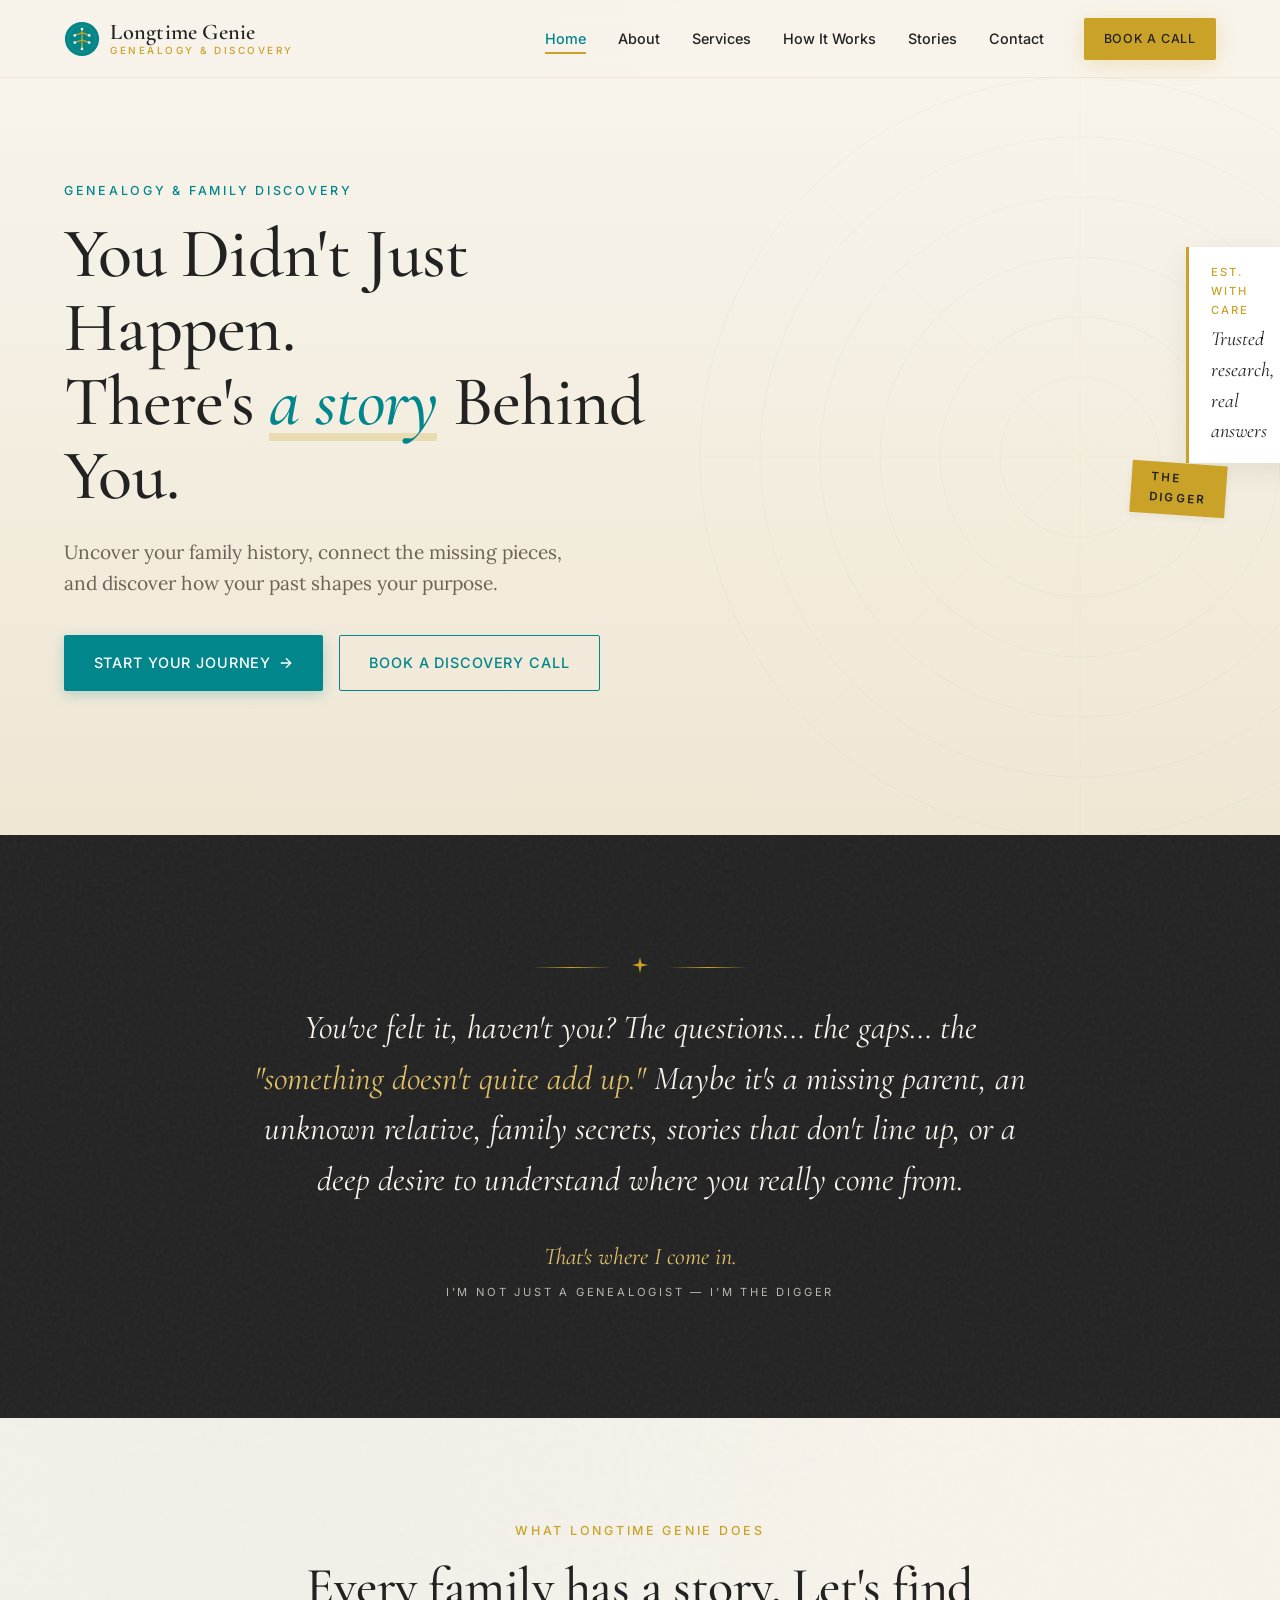
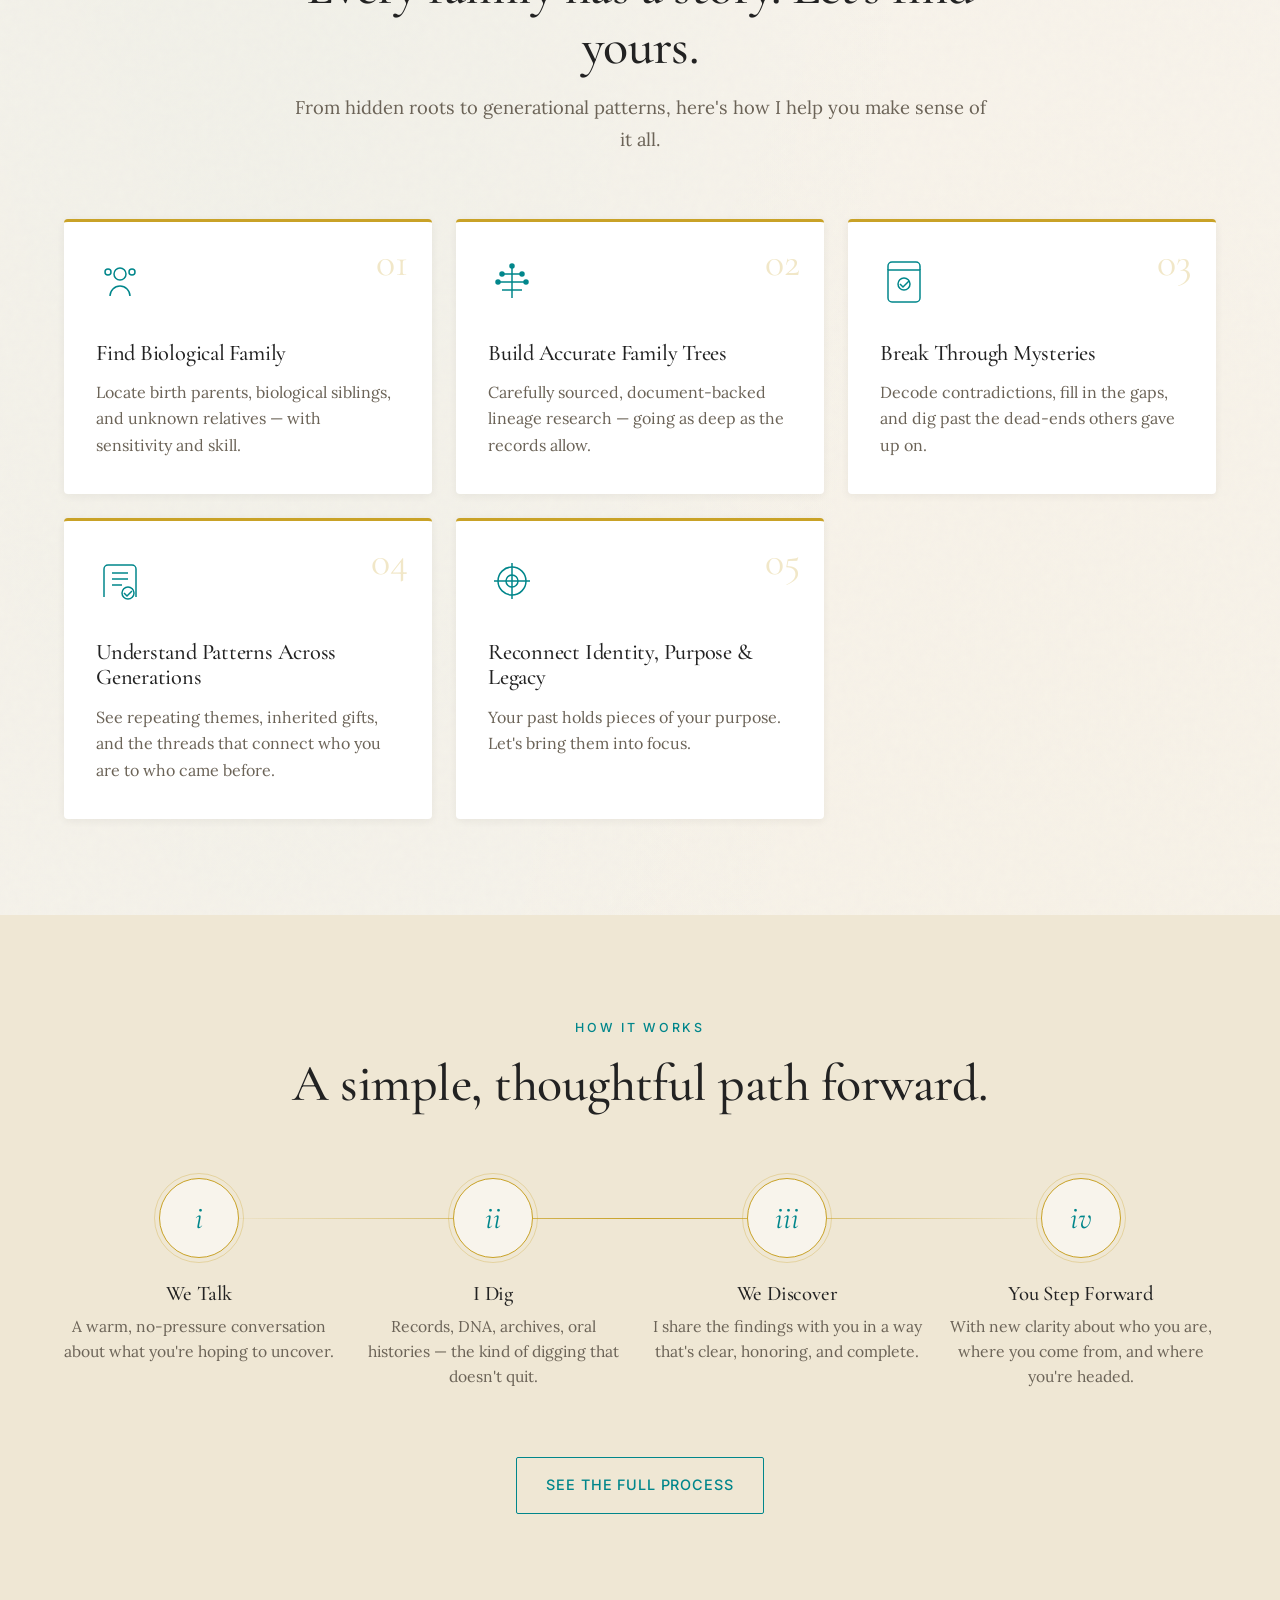
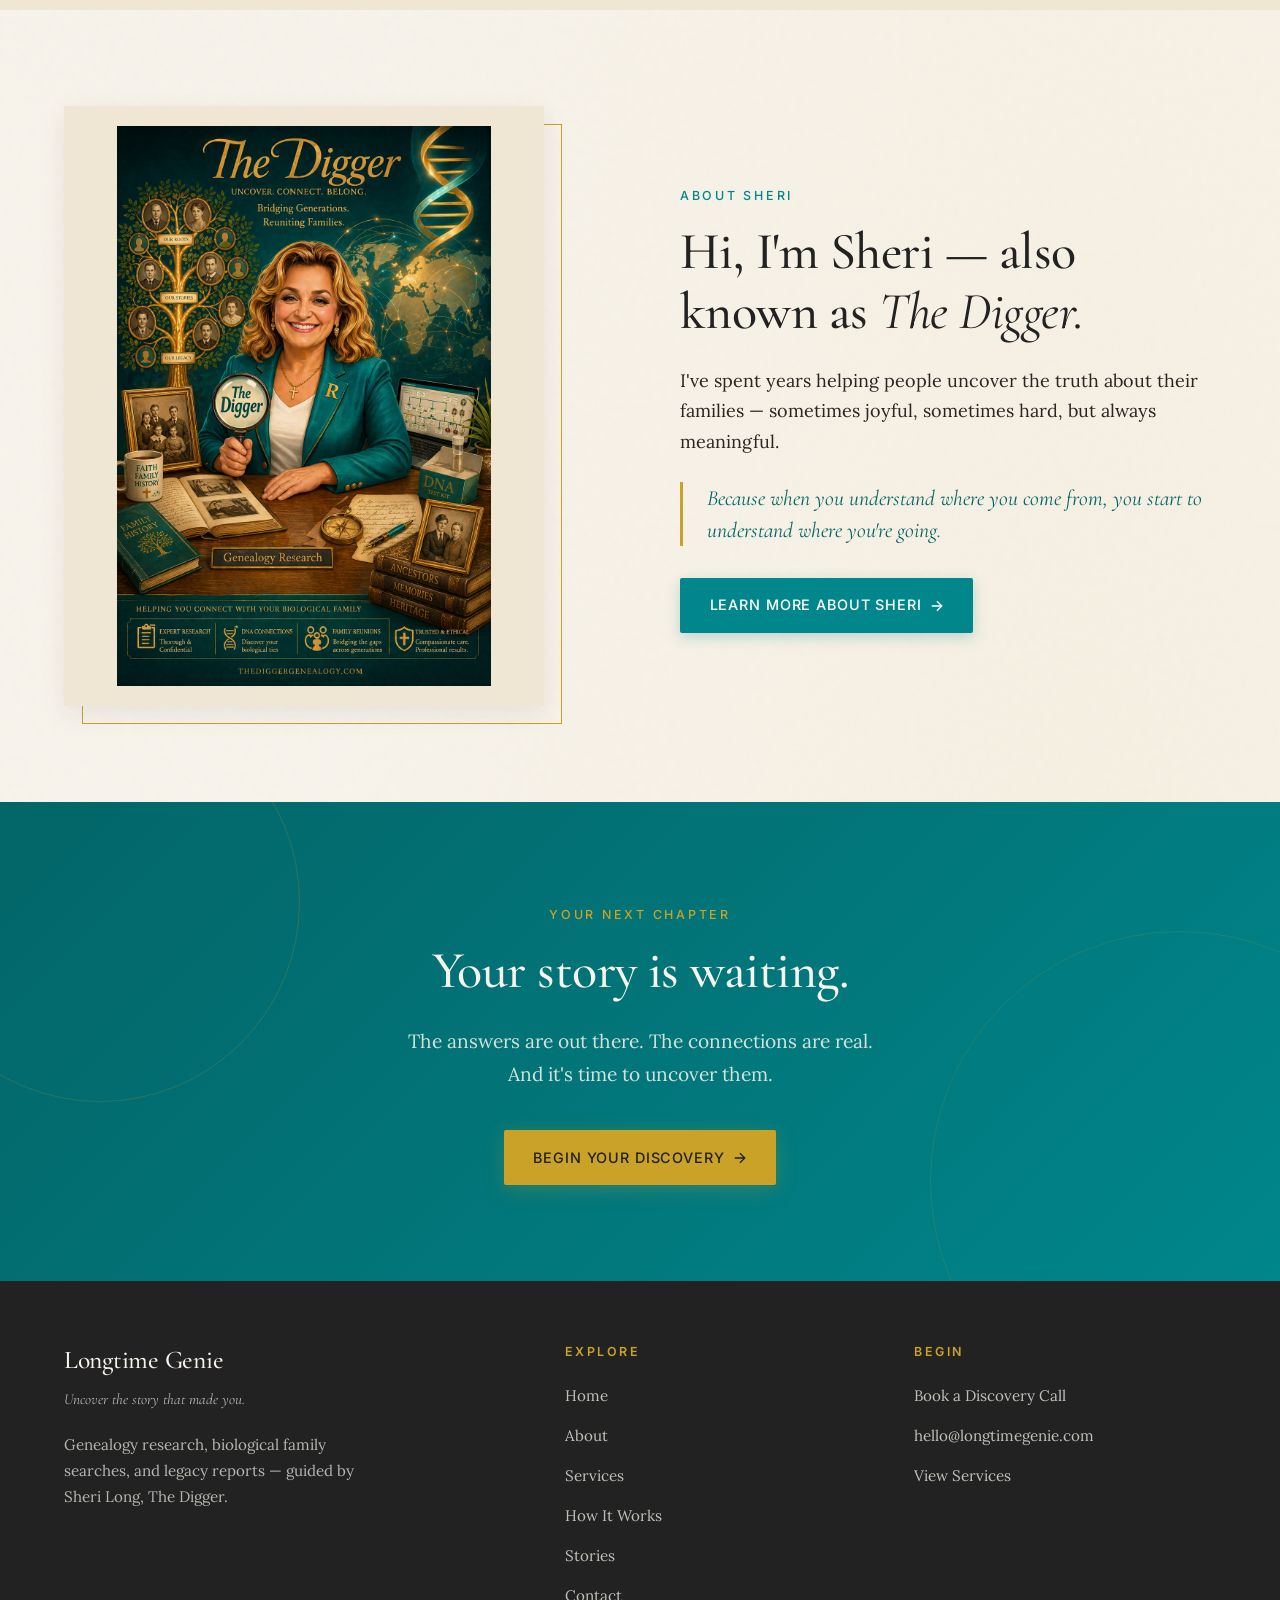
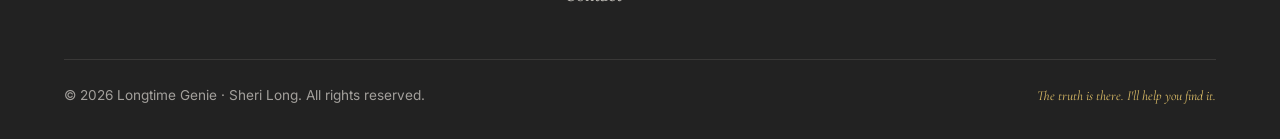
==== index.html @ 9a579dad "Initial site" ====
<!DOCTYPE html>
<html lang="en">
<head>
  <meta charset="UTF-8" />
  <meta name="viewport" content="width=device-width, initial-scale=1.0" />

  <!-- ==========================================================
       SEO META TAGS — edit these per-page
       ========================================================== -->
  <title>Longtime Genie | Genealogy Research with Sheri Long, The Digger</title>
  <meta name="description" content="Uncover your family history with Longtime Genie. Sheri Long—The Digger—helps you find biological family, build family trees, and discover the story that made you." />
  <meta name="keywords" content="genealogy, family history research, biological family search, ancestry, family tree, DNA guidance, Sheri Long, Longtime Genie" />
  <meta name="author" content="Sheri Long" />

  <!-- Open Graph / Social Sharing -->
  <meta property="og:title" content="Longtime Genie | Uncover the Story That Made You" />
  <meta property="og:description" content="Genealogy research, biological family searches, and legacy story reports — guided by Sheri Long, The Digger." />
  <meta property="og:type" content="website" />
  <meta property="og:image" content="assets/images/og-image.jpg" />

  <!-- Favicon (replace with your own at assets/images/favicon.ico) -->
  <link rel="icon" type="image/svg+xml" href="data:image/svg+xml,%3Csvg xmlns='http://www.w3.org/2000/svg' viewBox='0 0 32 32'%3E%3Ccircle cx='16' cy='16' r='15' fill='%2300868b'/%3E%3Cpath d='M16 8 L16 24 M10 14 L16 12 L22 14 M10 20 L16 18 L22 20' stroke='%23c9a227' stroke-width='1.6' fill='none' stroke-linecap='round'/%3E%3C/svg%3E" />

  <!-- Google Fonts: Cormorant Garamond (display), Lora (body), Inter (UI) -->
  <link rel="preconnect" href="https://fonts.googleapis.com">
  <link rel="preconnect" href="https://fonts.gstatic.com" crossorigin>
  <link href="https://fonts.googleapis.com/css2?family=Cormorant+Garamond:ital,wght@0,400;0,500;0,600;1,400;1,500&family=Lora:ital,wght@0,400;0,500;1,400&family=Inter:wght@400;500;600&display=swap" rel="stylesheet">

  <link rel="stylesheet" href="styles.css" />
</head>

<body>

  <!-- ==========================================================
       NAVIGATION (this same nav block is repeated on every page)
       ========================================================== -->
  <header class="nav" role="banner">
    <div class="nav__inner">
      <a href="index.html" class="nav__brand" aria-label="Longtime Genie home">
        <!-- Logo mark: a stylized family-tree circle -->
        <svg class="nav__brand-mark" viewBox="0 0 40 40" xmlns="http://www.w3.org/2000/svg" aria-hidden="true">
          <circle cx="20" cy="20" r="19" fill="#00868b"/>
          <circle cx="20" cy="20" r="15" fill="none" stroke="#c9a227" stroke-width="0.5" opacity="0.5"/>
          <path d="M20 9 L20 31 M12 16 L20 13 L28 16 M12 24 L20 21 L28 24" stroke="#c9a227" stroke-width="1.5" fill="none" stroke-linecap="round"/>
          <circle cx="20" cy="9" r="1.5" fill="#f8f4ec"/>
          <circle cx="12" cy="16" r="1.5" fill="#f8f4ec"/>
          <circle cx="28" cy="16" r="1.5" fill="#f8f4ec"/>
          <circle cx="12" cy="24" r="1.5" fill="#f8f4ec"/>
          <circle cx="28" cy="24" r="1.5" fill="#f8f4ec"/>
          <circle cx="20" cy="31" r="1.5" fill="#f8f4ec"/>
        </svg>
        <span class="nav__brand-text">
          <span class="nav__brand-name">Longtime Genie</span>
          <span class="nav__brand-tag">Genealogy &amp; Discovery</span>
        </span>
      </a>

      <nav aria-label="Primary navigation">
        <ul class="nav__menu" id="primary-menu">
          <li><a href="index.html" class="nav__link">Home</a></li>
          <li><a href="about.html" class="nav__link">About</a></li>
          <li><a href="services.html" class="nav__link">Services</a></li>
          <li><a href="how-it-works.html" class="nav__link">How It Works</a></li>
          <li><a href="stories.html" class="nav__link">Stories</a></li>
          <li><a href="contact.html" class="nav__link">Contact</a></li>
          <li><a href="contact.html" class="btn btn--gold btn--small nav__cta">Book a Call</a></li>
        </ul>
      </nav>

      <button class="nav__toggle" aria-label="Toggle menu" aria-expanded="false" aria-controls="primary-menu">
        <span></span><span></span><span></span>
      </button>
    </div>
  </header>

  <main>

    <!-- ==========================================================
         HERO
         ========================================================== -->
    <section class="hero">
      <!-- Decorative tree-rings backdrop -->
      <svg class="hero__backdrop" viewBox="0 0 800 800" xmlns="http://www.w3.org/2000/svg" aria-hidden="true">
        <g fill="none" stroke="#00868b" stroke-width="0.6">
          <circle cx="400" cy="400" r="80"/>
          <circle cx="400" cy="400" r="140"/>
          <circle cx="400" cy="400" r="200"/>
          <circle cx="400" cy="400" r="260"/>
          <circle cx="400" cy="400" r="320"/>
          <circle cx="400" cy="400" r="380"/>
        </g>
        <g stroke="#c9a227" stroke-width="0.5" fill="none">
          <line x1="400" y1="20" x2="400" y2="780"/>
          <line x1="20" y1="400" x2="780" y2="400"/>
          <line x1="115" y1="115" x2="685" y2="685"/>
          <line x1="685" y1="115" x2="115" y2="685"/>
        </g>
      </svg>

      <div class="container">
        <div class="hero__inner">

          <div class="hero__content">
            <span class="eyebrow">Genealogy &amp; Family Discovery</span>
            <h1 class="hero__title">
              You Didn't Just Happen.<br />
              There's <em>a story</em> Behind You.
            </h1>
            <p class="hero__subtitle">
              Uncover your family history, connect the missing pieces, and discover how your past shapes your purpose.
            </p>
            <div class="hero__buttons">
              <a href="contact.html" class="btn btn--primary">
                Start Your Journey
                <svg class="btn-arrow" viewBox="0 0 16 16" fill="currentColor" aria-hidden="true">
                  <path d="M8.5 2L7.4 3.1L11.5 7.2H2v1.6h9.5L7.4 12.9L8.5 14L14.5 8z"/>
                </svg>
              </a>
              <a href="contact.html#book" class="btn btn--outline">Book a Discovery Call</a>
            </div>
          </div>

          <div class="hero__visual">
            <span class="hero__tagline">The Digger</span>
            <div class="hero__frame">
              <img class="hero__frame-img" src="images/Sheri.jpg" alt="Sheri Long, founder of Longtime Genie, smiling warmly" />
            </div>
            <div class="hero__badge">
              <span class="hero__badge-label">Est. With Care</span>
              <span class="hero__badge-text">Trusted research,<br />real answers</span>
            </div>
          </div>

        </div>
      </div>
    </section>

    <!-- ==========================================================
         EMOTIONAL HOOK
         ========================================================== -->
    <section class="hook">
      <div class="container">
        <div class="hook__content">
          <div class="ornament">
            <svg viewBox="0 0 24 24" fill="currentColor" aria-hidden="true">
              <path d="M12 2L13.5 8.5L20 10L13.5 11.5L12 18L10.5 11.5L4 10L10.5 8.5L12 2Z"/>
            </svg>
          </div>
          <p class="hook__quote">
            You've felt it, haven't you? The questions… the gaps… the <em>"something doesn't quite add up."</em>
            Maybe it's a missing parent, an unknown relative, family secrets, stories that don't line up,
            or a deep desire to understand where you really come from.
          </p>
          <p class="hook__signature">
            That's where I come in.
            <span>I'm not just a genealogist — I'm The Digger</span>
          </p>
        </div>
      </div>
    </section>

    <!-- ==========================================================
         WHAT WE DO
         ========================================================== -->
    <section class="section" id="what-we-do">
      <div class="container">
        <div class="section-header reveal">
          <span class="eyebrow eyebrow--gold">What Longtime Genie Does</span>
          <h2>Every family has a story. Let's find yours.</h2>
          <p>From hidden roots to generational patterns, here's how I help you make sense of it all.</p>
        </div>

        <div class="cards">

          <article class="card reveal">
            <span class="card__number">01</span>
            <svg class="card__icon" viewBox="0 0 48 48" fill="none" stroke="currentColor" stroke-width="1.5" aria-hidden="true">
              <circle cx="24" cy="16" r="6"/>
              <path d="M14 38c0-5.5 4.5-10 10-10s10 4.5 10 10"/>
              <circle cx="12" cy="14" r="3"/>
              <circle cx="36" cy="14" r="3"/>
            </svg>
            <h3 class="card__title">Find Biological Family</h3>
            <p class="card__text">Locate birth parents, biological siblings, and unknown relatives — with sensitivity and skill.</p>
          </article>

          <article class="card reveal">
            <span class="card__number">02</span>
            <svg class="card__icon" viewBox="0 0 48 48" fill="none" stroke="currentColor" stroke-width="1.5" aria-hidden="true">
              <path d="M24 8v32M14 16h20M10 24h28M14 32h20"/>
              <circle cx="24" cy="8" r="2" fill="currentColor"/>
              <circle cx="14" cy="16" r="2" fill="currentColor"/>
              <circle cx="34" cy="16" r="2" fill="currentColor"/>
              <circle cx="10" cy="24" r="2" fill="currentColor"/>
              <circle cx="38" cy="24" r="2" fill="currentColor"/>
            </svg>
            <h3 class="card__title">Build Accurate Family Trees</h3>
            <p class="card__text">Carefully sourced, document-backed lineage research — going as deep as the records allow.</p>
          </article>

          <article class="card reveal">
            <span class="card__number">03</span>
            <svg class="card__icon" viewBox="0 0 48 48" fill="none" stroke="currentColor" stroke-width="1.5" aria-hidden="true">
              <path d="M8 12h32v28a4 4 0 01-4 4H12a4 4 0 01-4-4V12z"/>
              <path d="M8 12V8a4 4 0 014-4h24a4 4 0 014 4v4"/>
              <circle cx="24" cy="26" r="6"/>
              <path d="M20 26l3 3 6-6"/>
            </svg>
            <h3 class="card__title">Break Through Mysteries</h3>
            <p class="card__text">Decode contradictions, fill in the gaps, and dig past the dead-ends others gave up on.</p>
          </article>

          <article class="card reveal">
            <span class="card__number">04</span>
            <svg class="card__icon" viewBox="0 0 48 48" fill="none" stroke="currentColor" stroke-width="1.5" aria-hidden="true">
              <path d="M8 40V12a4 4 0 014-4h24a4 4 0 014 4v28"/>
              <path d="M16 16l16 0M16 22l16 0M16 28l10 0"/>
              <circle cx="32" cy="36" r="6" fill="none"/>
              <path d="M28 36l3 3 5-5"/>
            </svg>
            <h3 class="card__title">Understand Patterns Across Generations</h3>
            <p class="card__text">See repeating themes, inherited gifts, and the threads that connect who you are to who came before.</p>
          </article>

          <article class="card reveal">
            <span class="card__number">05</span>
            <svg class="card__icon" viewBox="0 0 48 48" fill="none" stroke="currentColor" stroke-width="1.5" aria-hidden="true">
              <path d="M24 6v36M6 24h36"/>
              <circle cx="24" cy="24" r="14"/>
              <circle cx="24" cy="24" r="6"/>
            </svg>
            <h3 class="card__title">Reconnect Identity, Purpose &amp; Legacy</h3>
            <p class="card__text">Your past holds pieces of your purpose. Let's bring them into focus.</p>
          </article>

        </div>
      </div>
    </section>

    <!-- ==========================================================
         HOW IT WORKS (preview)
         ========================================================== -->
    <section class="section section--cream" id="how">
      <div class="container">
        <div class="section-header reveal">
          <span class="eyebrow">How It Works</span>
          <h2>A simple, thoughtful path forward.</h2>
        </div>

        <div class="steps">

          <div class="step reveal">
            <div class="step__circle">i</div>
            <h3 class="step__title">We Talk</h3>
            <p class="step__text">A warm, no-pressure conversation about what you're hoping to uncover.</p>
          </div>

          <div class="step reveal">
            <div class="step__circle">ii</div>
            <h3 class="step__title">I Dig</h3>
            <p class="step__text">Records, DNA, archives, oral histories — the kind of digging that doesn't quit.</p>
          </div>

          <div class="step reveal">
            <div class="step__circle">iii</div>
            <h3 class="step__title">We Discover</h3>
            <p class="step__text">I share the findings with you in a way that's clear, honoring, and complete.</p>
          </div>

          <div class="step reveal">
            <div class="step__circle">iv</div>
            <h3 class="step__title">You Step Forward</h3>
            <p class="step__text">With new clarity about who you are, where you come from, and where you're headed.</p>
          </div>

        </div>

        <div class="center" style="margin-top: 3rem;">
          <a href="how-it-works.html" class="btn btn--outline">See the Full Process</a>
        </div>
      </div>
    </section>

    <!-- ==========================================================
         ABOUT PREVIEW
         ========================================================== -->
    <section class="section" id="about-preview">
      <div class="container">
        <div class="about-preview">

          <div class="about-preview__visual reveal">
            <div class="about-preview__photo">
              <img src="images/Sheri2.jpg" alt="Sheri Long in her home, warm and welcoming" />
            </div>
          </div>

          <div class="about-preview__text reveal">
            <span class="eyebrow">About Sheri</span>
            <h2>Hi, I'm Sheri — also known as <em class="script">The Digger.</em></h2>
            <p>
              I've spent years helping people uncover the truth about their families — sometimes joyful, sometimes hard, but always meaningful.
            </p>
            <blockquote class="about-preview__quote">
              Because when you understand where you come from, you start to understand where you're going.
            </blockquote>
            <a href="about.html" class="btn btn--primary">
              Learn More About Sheri
              <svg class="btn-arrow" viewBox="0 0 16 16" fill="currentColor" aria-hidden="true">
                <path d="M8.5 2L7.4 3.1L11.5 7.2H2v1.6h9.5L7.4 12.9L8.5 14L14.5 8z"/>
              </svg>
            </a>
          </div>

        </div>
      </div>
    </section>

    <!-- ==========================================================
         FINAL CTA
         ========================================================== -->
    <section class="final-cta">
      <div class="container">
        <div class="final-cta__content reveal">
          <span class="eyebrow eyebrow--gold">Your Next Chapter</span>
          <h2>Your story is waiting.</h2>
          <p>
            The answers are out there. The connections are real.<br />
            And it's time to uncover them.
          </p>
          <a href="contact.html" class="btn btn--gold">
            Begin Your Discovery
            <svg class="btn-arrow" viewBox="0 0 16 16" fill="currentColor" aria-hidden="true">
              <path d="M8.5 2L7.4 3.1L11.5 7.2H2v1.6h9.5L7.4 12.9L8.5 14L14.5 8z"/>
            </svg>
          </a>
        </div>
      </div>
    </section>

  </main>

  <!-- ==========================================================
       FOOTER (repeated on every page)
       ========================================================== -->
  <footer class="footer">
    <div class="container">

      <div class="footer__grid">

        <div class="footer__brand">
          <h3>Longtime Genie</h3>
          <p class="footer__tagline">Uncover the story that made you.</p>
          <p style="margin-top: 1rem;">Genealogy research, biological family searches, and legacy reports — guided by Sheri Long, The Digger.</p>
        </div>

        <div>
          <h4 class="footer__title">Explore</h4>
          <ul class="footer__list">
            <li><a href="index.html">Home</a></li>
            <li><a href="about.html">About</a></li>
            <li><a href="services.html">Services</a></li>
            <li><a href="how-it-works.html">How It Works</a></li>
            <li><a href="stories.html">Stories</a></li>
            <li><a href="contact.html">Contact</a></li>
          </ul>
        </div>

        <div>
          <h4 class="footer__title">Begin</h4>
          <ul class="footer__list">
            <li><a href="contact.html">Book a Discovery Call</a></li>
            <li><a href="mailto:hello@longtimegenie.com">hello@longtimegenie.com</a></li>
            <li><a href="services.html">View Services</a></li>
          </ul>
        </div>

      </div>

      <div class="footer__bottom">
        <span>© <span class="footer__year">2026</span> Longtime Genie · Sheri Long. All rights reserved.</span>
        <span class="footer__tagline">The truth is there. I'll help you find it.</span>
      </div>

    </div>
  </footer>

  <script src="script.js"></script>
</body>
</html>
---- styles.css ----
/* ==========================================================================
   LONGTIME GENIE — Stylesheet
   ==========================================================================
   Design Direction: Elegant genealogy — vintage records meet modern warmth.
   Typography: Cormorant Garamond (display serif) + Lora (body serif) +
               Inter (UI elements).
   Aesthetic: Soft cream paper, deep teal, antique gold accents, hand-drawn
              ornamental flourishes.
   ========================================================================== */

/* ---------- 1. CSS VARIABLES (edit these to retheme the entire site) ----- */
:root {
  /* Brand palette (from your brief) */
  --teal: #00868b;
  --teal-accent: #009698;
  --teal-light: #66b2b2;
  --teal-dark: #036568;
  --gold: #c9a227;
  --gold-soft: #e0c068;
  --white: #ffffff;
  --cream: #f8f4ec;
  --cream-deep: #efe7d4;
  --charcoal: #222222;
  --ink: #2a2520;
  --muted: #6b6357;

  /* Typography */
  --font-display: "Cormorant Garamond", "Playfair Display", Georgia, serif;
  --font-body: "Lora", Georgia, "Times New Roman", serif;
  --font-ui: "Inter", -apple-system, BlinkMacSystemFont, sans-serif;

  /* Spacing scale */
  --space-xs: 0.5rem;
  --space-sm: 1rem;
  --space-md: 2rem;
  --space-lg: 4rem;
  --space-xl: 6rem;
  --space-2xl: 9rem;

  /* Layout */
  --max-width: 1200px;
  --content-width: 760px;

  /* Effects */
  --shadow-sm: 0 2px 8px rgba(34, 34, 34, 0.06);
  --shadow-md: 0 8px 24px rgba(34, 34, 34, 0.08);
  --shadow-lg: 0 20px 48px rgba(34, 34, 34, 0.12);
  --shadow-gold: 0 4px 20px rgba(201, 162, 39, 0.25);
  --transition: 0.4s cubic-bezier(0.2, 0.8, 0.2, 1);
}

/* ---------- 2. RESET & BASE ---------- */
*,
*::before,
*::after {
  box-sizing: border-box;
  margin: 0;
  padding: 0;
}

html {
  scroll-behavior: smooth;
  -webkit-font-smoothing: antialiased;
  -moz-osx-font-smoothing: grayscale;
}

body {
  font-family: var(--font-body);
  font-size: 18px;
  line-height: 1.7;
  color: var(--ink);
  background-color: var(--cream);
  /* Subtle paper texture using layered SVG noise */
  background-image:
    radial-gradient(at 20% 10%, rgba(0, 134, 139, 0.04) 0, transparent 50%),
    radial-gradient(at 85% 90%, rgba(201, 162, 39, 0.05) 0, transparent 50%),
    url("data:image/svg+xml,%3Csvg viewBox='0 0 200 200' xmlns='http://www.w3.org/2000/svg'%3E%3Cfilter id='n'%3E%3CfeTurbulence type='fractalNoise' baseFrequency='0.85' numOctaves='2' stitchTiles='stitch'/%3E%3CfeColorMatrix values='0 0 0 0 0.6 0 0 0 0 0.5 0 0 0 0 0.4 0 0 0 0.05 0'/%3E%3C/filter%3E%3Crect width='100%25' height='100%25' filter='url(%23n)'/%3E%3C/svg%3E");
  overflow-x: hidden;
}

img {
  max-width: 100%;
  height: auto;
  display: block;
}

a {
  color: var(--teal);
  text-decoration: none;
  transition: color var(--transition);
}

a:hover {
  color: var(--gold);
}

/* ---------- 3. TYPOGRAPHY ---------- */
h1, h2, h3, h4, h5, h6 {
  font-family: var(--font-display);
  font-weight: 500;
  line-height: 1.15;
  color: var(--charcoal);
  letter-spacing: -0.01em;
}

h1 { font-size: clamp(2.5rem, 6vw, 4.75rem); font-weight: 500; }
h2 { font-size: clamp(2rem, 4.5vw, 3.25rem); }
h3 { font-size: clamp(1.5rem, 3vw, 2rem); }
h4 { font-size: 1.35rem; }

p {
  margin-bottom: 1.25rem;
}

.eyebrow {
  font-family: var(--font-ui);
  font-size: 0.78rem;
  font-weight: 500;
  letter-spacing: 0.22em;
  text-transform: uppercase;
  color: var(--teal);
  margin-bottom: 1rem;
  display: inline-block;
}

.eyebrow--gold { color: var(--gold); }

.script {
  font-family: var(--font-display);
  font-style: italic;
  font-weight: 400;
}

.lede {
  font-size: 1.25rem;
  line-height: 1.6;
  color: var(--muted);
  font-weight: 400;
}

/* ---------- 4. LAYOUT HELPERS ---------- */
.container {
  width: 100%;
  max-width: var(--max-width);
  margin: 0 auto;
  padding: 0 1.5rem;
}

.container--narrow {
  max-width: var(--content-width);
}

.section {
  padding: var(--space-xl) 0;
}

.section--tight { padding: var(--space-lg) 0; }

.section--cream { background-color: var(--cream-deep); }

.section--dark {
  background-color: var(--teal-dark);
  color: var(--cream);
}

.section--dark h1,
.section--dark h2,
.section--dark h3 {
  color: var(--cream);
}

.center { text-align: center; }

/* Decorative ornamental divider */
.ornament {
  display: flex;
  align-items: center;
  justify-content: center;
  gap: 1rem;
  margin: 1.5rem 0;
  color: var(--gold);
}

.ornament::before,
.ornament::after {
  content: "";
  flex: 0 1 80px;
  height: 1px;
  background: linear-gradient(90deg, transparent, var(--gold), transparent);
}

.ornament svg {
  width: 24px;
  height: 24px;
  flex-shrink: 0;
}

/* ---------- 5. NAVIGATION ---------- */
.nav {
  position: sticky;
  top: 0;
  z-index: 100;
  background: rgba(248, 244, 236, 0.85);
  backdrop-filter: blur(12px);
  -webkit-backdrop-filter: blur(12px);
  border-bottom: 1px solid rgba(201, 162, 39, 0.15);
  transition: box-shadow var(--transition);
}

.nav--scrolled {
  box-shadow: var(--shadow-sm);
}

.nav__inner {
  display: flex;
  align-items: center;
  justify-content: space-between;
  padding: 1.1rem 1.5rem;
  max-width: var(--max-width);
  margin: 0 auto;
}

.nav__brand {
  display: flex;
  align-items: center;
  gap: 0.65rem;
  text-decoration: none;
}

.nav__brand-mark {
  width: 36px;
  height: 36px;
  flex-shrink: 0;
}

.nav__brand-text {
  display: flex;
  flex-direction: column;
  line-height: 1;
}

.nav__brand-name {
  font-family: var(--font-display);
  font-size: 1.4rem;
  font-weight: 600;
  color: var(--charcoal);
  letter-spacing: 0.01em;
}

.nav__brand-tag {
  font-family: var(--font-ui);
  font-size: 0.62rem;
  font-weight: 500;
  letter-spacing: 0.25em;
  text-transform: uppercase;
  color: var(--gold);
  margin-top: 3px;
}

.nav__menu {
  display: flex;
  list-style: none;
  gap: 2rem;
  align-items: center;
}

.nav__link {
  font-family: var(--font-ui);
  font-size: 0.9rem;
  font-weight: 500;
  color: var(--charcoal);
  position: relative;
  padding: 0.4rem 0;
}

.nav__link::after {
  content: "";
  position: absolute;
  bottom: 0;
  left: 0;
  width: 0;
  height: 2px;
  background: var(--gold);
  transition: width var(--transition);
}

.nav__link:hover,
.nav__link--active {
  color: var(--teal);
}

.nav__link:hover::after,
.nav__link--active::after {
  width: 100%;
}

.nav__cta {
  margin-left: 0.5rem;
}

.nav__toggle {
  display: none;
  background: none;
  border: none;
  padding: 0.5rem;
  cursor: pointer;
  flex-direction: column;
  gap: 5px;
}

.nav__toggle span {
  display: block;
  width: 24px;
  height: 2px;
  background: var(--charcoal);
  transition: all var(--transition);
}

.nav__toggle--open span:nth-child(1) { transform: translateY(7px) rotate(45deg); }
.nav__toggle--open span:nth-child(2) { opacity: 0; }
.nav__toggle--open span:nth-child(3) { transform: translateY(-7px) rotate(-45deg); }

/* ---------- 6. BUTTONS ---------- */
.btn {
  display: inline-flex;
  align-items: center;
  justify-content: center;
  gap: 0.5rem;
  font-family: var(--font-ui);
  font-size: 0.9rem;
  font-weight: 500;
  letter-spacing: 0.06em;
  text-transform: uppercase;
  padding: 0.95rem 1.85rem;
  border: none;
  border-radius: 2px;
  cursor: pointer;
  transition: all var(--transition);
  position: relative;
  text-decoration: none;
  white-space: nowrap;
}

.btn--primary {
  background: var(--teal);
  color: var(--white);
  box-shadow: 0 4px 14px rgba(0, 134, 139, 0.25);
}

.btn--primary:hover {
  background: var(--teal-accent);
  color: var(--white);
  transform: translateY(-2px);
  box-shadow: 0 8px 22px rgba(0, 134, 139, 0.35);
}

.btn--gold {
  background: var(--gold);
  color: var(--charcoal);
  box-shadow: var(--shadow-gold);
}

.btn--gold:hover {
  background: var(--gold-soft);
  color: var(--charcoal);
  transform: translateY(-2px);
}

.btn--outline {
  background: transparent;
  color: var(--teal);
  border: 1.5px solid var(--teal);
}

.btn--outline:hover {
  background: var(--teal);
  color: var(--white);
  transform: translateY(-2px);
}

.btn--ghost {
  background: transparent;
  color: var(--cream);
  border: 1.5px solid rgba(248, 244, 236, 0.4);
}

.btn--ghost:hover {
  background: var(--cream);
  color: var(--teal-dark);
  border-color: var(--cream);
}

.btn--small {
  padding: 0.65rem 1.25rem;
  font-size: 0.78rem;
}

.btn-arrow {
  width: 14px;
  height: 14px;
  transition: transform var(--transition);
}

.btn:hover .btn-arrow {
  transform: translateX(3px);
}

/* ---------- 7. HERO ---------- */
.hero {
  position: relative;
  padding: var(--space-xl) 0 var(--space-2xl);
  overflow: hidden;
  background: linear-gradient(180deg, var(--cream) 0%, var(--cream-deep) 100%);
}

/* Decorative tree-ring SVG behind hero */
.hero__backdrop {
  position: absolute;
  top: 50%;
  right: -200px;
  transform: translateY(-50%);
  width: 800px;
  height: 800px;
  opacity: 0.08;
  pointer-events: none;
  animation: slowSpin 240s linear infinite;
}

@keyframes slowSpin {
  from { transform: translateY(-50%) rotate(0deg); }
  to { transform: translateY(-50%) rotate(360deg); }
}

.hero__inner {
  position: relative;
  z-index: 1;
  display: grid;
  grid-template-columns: 1.1fr 0.9fr;
  gap: 4rem;
  align-items: center;
}

.hero__content {
  max-width: 600px;
}

.hero__title {
  font-size: clamp(2.5rem, 5.5vw, 4.5rem);
  line-height: 1.05;
  margin-bottom: 1.5rem;
  font-weight: 500;
}

.hero__title em {
  font-style: italic;
  color: var(--teal);
  position: relative;
}

.hero__title em::after {
  content: "";
  position: absolute;
  bottom: 0.05em;
  left: 0;
  right: 0;
  height: 8px;
  background: var(--gold);
  opacity: 0.25;
  z-index: -1;
}

.hero__subtitle {
  font-size: 1.2rem;
  line-height: 1.6;
  color: var(--muted);
  margin-bottom: 2.25rem;
  max-width: 520px;
}

.hero__buttons {
  display: flex;
  gap: 1rem;
  flex-wrap: wrap;
}

/* Hero visual: layered vintage portrait frame */
.hero__visual {
  position: relative;
  aspect-ratio: 4 / 5;
  max-width: 460px;
  margin-left: auto;
}

.hero__frame {
  position: absolute;
  inset: 0;
  background: linear-gradient(135deg, var(--cream) 0%, var(--cream-deep) 100%);
  border: 1px solid rgba(201, 162, 39, 0.4);
  box-shadow: var(--shadow-lg);
  overflow: hidden;
  /* Vintage photo placeholder with SVG tree illustration */
  display: flex;
  align-items: center;
  justify-content: center;
}

.hero__frame::before {
  content: "";
  position: absolute;
  inset: 12px;
  border: 1px solid rgba(201, 162, 39, 0.3);
  pointer-events: none;
  z-index: 2;
}

.hero__frame-img {
  width: 100%;
  height: 100%;
  object-fit: cover;
}

.hero__frame-svg {
  width: 75%;
  height: 75%;
}

.hero__badge {
  position: absolute;
  bottom: -30px;
  left: -30px;
  background: var(--white);
  padding: 1rem 1.4rem;
  box-shadow: var(--shadow-md);
  border-left: 3px solid var(--gold);
  z-index: 3;
}

.hero__badge-label {
  font-family: var(--font-ui);
  font-size: 0.7rem;
  font-weight: 500;
  letter-spacing: 0.18em;
  text-transform: uppercase;
  color: var(--gold);
  display: block;
  margin-bottom: 4px;
}

.hero__badge-text {
  font-family: var(--font-display);
  font-style: italic;
  font-size: 1.25rem;
  color: var(--charcoal);
  line-height: 1.2;
}

/* Floating tagline tape on hero */
.hero__tagline {
  position: absolute;
  top: 30px;
  right: -10px;
  background: var(--gold);
  color: var(--charcoal);
  padding: 0.4rem 1.2rem;
  font-family: var(--font-ui);
  font-size: 0.72rem;
  font-weight: 600;
  letter-spacing: 0.18em;
  text-transform: uppercase;
  transform: rotate(4deg);
  box-shadow: var(--shadow-sm);
  z-index: 4;
}

/* ---------- 8. EMOTIONAL HOOK SECTION ---------- */
.hook {
  padding: var(--space-xl) 0;
  background: var(--charcoal);
  color: var(--cream);
  position: relative;
  overflow: hidden;
}

.hook::before {
  content: "";
  position: absolute;
  inset: 0;
  background-image: url("data:image/svg+xml,%3Csvg viewBox='0 0 200 200' xmlns='http://www.w3.org/2000/svg'%3E%3Cfilter id='n'%3E%3CfeTurbulence type='fractalNoise' baseFrequency='0.65' numOctaves='2' stitchTiles='stitch'/%3E%3CfeColorMatrix values='0 0 0 0 1 0 0 0 0 1 0 0 0 0 1 0 0 0 0.04 0'/%3E%3C/filter%3E%3Crect width='100%25' height='100%25' filter='url(%23n)'/%3E%3C/svg%3E");
  pointer-events: none;
}

.hook__content {
  position: relative;
  max-width: 780px;
  margin: 0 auto;
  text-align: center;
}

.hook__quote {
  font-family: var(--font-display);
  font-style: italic;
  font-size: clamp(1.5rem, 3vw, 2.1rem);
  line-height: 1.5;
  color: var(--cream);
  font-weight: 400;
}

.hook__quote em {
  color: var(--gold-soft);
  font-style: italic;
}

.hook__signature {
  margin-top: 2rem;
  font-family: var(--font-display);
  font-style: italic;
  font-size: 1.5rem;
  color: var(--gold-soft);
}

.hook__signature span {
  display: block;
  font-family: var(--font-ui);
  font-size: 0.7rem;
  font-style: normal;
  letter-spacing: 0.25em;
  text-transform: uppercase;
  color: var(--cream);
  opacity: 0.7;
  margin-top: 0.3rem;
}

/* ---------- 9. WHAT WE DO / SERVICES GRID ---------- */
.section-header {
  text-align: center;
  max-width: 700px;
  margin: 0 auto var(--space-lg);
}

.section-header h2 {
  margin-bottom: 1rem;
}

.section-header p {
  font-size: 1.15rem;
  color: var(--muted);
}

.cards {
  display: grid;
  grid-template-columns: repeat(auto-fit, minmax(280px, 1fr));
  gap: 1.5rem;
}

.card {
  background: var(--white);
  padding: 2.25rem 2rem;
  border-radius: 4px;
  box-shadow: var(--shadow-sm);
  transition: all var(--transition);
  position: relative;
  border-top: 3px solid var(--gold);
  overflow: hidden;
}

.card::before {
  content: "";
  position: absolute;
  inset: 0;
  background: linear-gradient(135deg, transparent 60%, rgba(0, 134, 139, 0.04));
  pointer-events: none;
  opacity: 0;
  transition: opacity var(--transition);
}

.card:hover {
  transform: translateY(-6px);
  box-shadow: var(--shadow-md);
}

.card:hover::before { opacity: 1; }

.card__icon {
  width: 48px;
  height: 48px;
  margin-bottom: 1.5rem;
  color: var(--teal);
}

.card__title {
  font-size: 1.4rem;
  margin-bottom: 0.85rem;
}

.card__text {
  font-size: 1rem;
  color: var(--muted);
  line-height: 1.65;
  margin-bottom: 0;
}

.card__number {
  position: absolute;
  top: 1.25rem;
  right: 1.5rem;
  font-family: var(--font-display);
  font-size: 2.5rem;
  color: var(--gold);
  opacity: 0.25;
  line-height: 1;
}

/* ---------- 10. ABOUT PREVIEW ---------- */
.about-preview {
  display: grid;
  grid-template-columns: 1fr 1fr;
  gap: 5rem;
  align-items: center;
}

.about-preview__visual {
  position: relative;
  aspect-ratio: 4 / 5;
  max-width: 480px;
  width: 100%;
}

.about-preview__visual::before {
  content: "";
  position: absolute;
  top: 18px;
  left: 18px;
  right: -18px;
  bottom: -18px;
  border: 1px solid var(--gold);
  z-index: 0;
}

.about-preview__photo {
  position: relative;
  width: 100%;
  height: 100%;
  background: var(--cream-deep);
  z-index: 1;
  box-shadow: var(--shadow-md);
  display: flex;
  align-items: center;
  justify-content: center;
  overflow: hidden;
}

.about-preview__photo img {
  width: 100%;
  height: 100%;
  object-fit: contain;
  padding: 1.25rem;
  background: var(--cream-deep);
}

.about-preview__text h2 {
  margin-bottom: 1.5rem;
}

.about-preview__quote {
  font-family: var(--font-display);
  font-style: italic;
  font-size: 1.35rem;
  line-height: 1.5;
  color: var(--teal-dark);
  border-left: 3px solid var(--gold);
  padding-left: 1.5rem;
  margin: 1.5rem 0 2rem;
}

.about-preview__sig {
  font-family: var(--font-display);
  font-style: italic;
  font-size: 1.6rem;
  color: var(--charcoal);
  margin-top: 1rem;
}

.about-preview__sig span {
  display: block;
  font-family: var(--font-ui);
  font-size: 0.75rem;
  font-style: normal;
  letter-spacing: 0.22em;
  text-transform: uppercase;
  color: var(--gold);
  margin-top: 0.3rem;
  font-weight: 500;
}

/* ---------- 11. HOW IT WORKS / TIMELINE ---------- */
.steps {
  display: grid;
  grid-template-columns: repeat(4, 1fr);
  gap: 1.5rem;
  position: relative;
  margin-top: var(--space-md);
}

.steps::before {
  content: "";
  position: absolute;
  top: 40px;
  left: 12.5%;
  right: 12.5%;
  height: 1px;
  background: linear-gradient(90deg, transparent, var(--gold), transparent);
  z-index: 0;
}

.step {
  text-align: center;
  position: relative;
  z-index: 1;
}

.step__circle {
  width: 80px;
  height: 80px;
  border-radius: 50%;
  background: var(--cream);
  border: 1.5px solid var(--gold);
  display: flex;
  align-items: center;
  justify-content: center;
  margin: 0 auto 1.5rem;
  font-family: var(--font-display);
  font-size: 2rem;
  font-style: italic;
  color: var(--teal);
  position: relative;
  transition: all var(--transition);
}

.step__circle::before {
  content: "";
  position: absolute;
  inset: -6px;
  border: 1px solid rgba(201, 162, 39, 0.3);
  border-radius: 50%;
}

.step:hover .step__circle {
  background: var(--teal);
  color: var(--cream);
  transform: scale(1.05);
}

.step__title {
  font-size: 1.3rem;
  margin-bottom: 0.5rem;
}

.step__text {
  color: var(--muted);
  font-size: 0.98rem;
  line-height: 1.6;
}

/* ---------- 12. STORIES / TESTIMONIALS ---------- */
.testimonials {
  display: grid;
  grid-template-columns: repeat(auto-fit, minmax(300px, 1fr));
  gap: 2rem;
}

.testimonial {
  background: var(--white);
  padding: 2.5rem 2rem;
  position: relative;
  box-shadow: var(--shadow-sm);
  border-radius: 4px;
}

.testimonial::before {
  content: "“";
  position: absolute;
  top: -10px;
  left: 1.5rem;
  font-family: var(--font-display);
  font-size: 5rem;
  color: var(--gold);
  line-height: 1;
}

.testimonial__quote {
  font-family: var(--font-display);
  font-style: italic;
  font-size: 1.15rem;
  line-height: 1.6;
  color: var(--charcoal);
  margin-top: 1.5rem;
  margin-bottom: 1.5rem;
}

.testimonial__author {
  display: flex;
  align-items: center;
  gap: 1rem;
  border-top: 1px solid rgba(0, 0, 0, 0.08);
  padding-top: 1.25rem;
}

.testimonial__avatar {
  width: 48px;
  height: 48px;
  border-radius: 50%;
  background: var(--teal);
  color: var(--cream);
  display: flex;
  align-items: center;
  justify-content: center;
  font-family: var(--font-display);
  font-size: 1.2rem;
  flex-shrink: 0;
}

.testimonial__name {
  font-family: var(--font-ui);
  font-size: 0.95rem;
  font-weight: 600;
  color: var(--charcoal);
  display: block;
}

.testimonial__role {
  font-family: var(--font-ui);
  font-size: 0.8rem;
  color: var(--muted);
  letter-spacing: 0.05em;
}

/* ---------- 13. FINAL CTA ---------- */
.final-cta {
  background:
    linear-gradient(135deg, var(--teal-dark) 0%, var(--teal) 100%);
  color: var(--cream);
  padding: var(--space-xl) 0;
  text-align: center;
  position: relative;
  overflow: hidden;
}

.final-cta::before {
  content: "";
  position: absolute;
  top: -100px;
  left: -100px;
  width: 400px;
  height: 400px;
  border: 1px solid rgba(201, 162, 39, 0.2);
  border-radius: 50%;
}

.final-cta::after {
  content: "";
  position: absolute;
  bottom: -150px;
  right: -150px;
  width: 500px;
  height: 500px;
  border: 1px solid rgba(201, 162, 39, 0.15);
  border-radius: 50%;
}

.final-cta__content {
  position: relative;
  z-index: 1;
  max-width: 720px;
  margin: 0 auto;
}

.final-cta h2 {
  color: var(--cream);
  font-size: clamp(2rem, 4.5vw, 3.25rem);
  margin-bottom: 1.5rem;
}

.final-cta p {
  font-size: 1.2rem;
  color: rgba(248, 244, 236, 0.85);
  margin-bottom: 2.5rem;
}

/* ---------- 14. FOOTER ---------- */
.footer {
  background: var(--charcoal);
  color: var(--cream);
  padding: var(--space-lg) 0 2rem;
}

.footer__grid {
  display: grid;
  grid-template-columns: 1.5fr 1fr 1fr;
  gap: 3rem;
  margin-bottom: 3rem;
}

.footer__brand h3 {
  color: var(--cream);
  font-size: 1.6rem;
  margin-bottom: 0.75rem;
}

.footer__brand p {
  color: rgba(248, 244, 236, 0.7);
  font-size: 0.95rem;
  max-width: 320px;
}

.footer__title {
  font-family: var(--font-ui);
  font-size: 0.78rem;
  font-weight: 600;
  letter-spacing: 0.2em;
  text-transform: uppercase;
  color: var(--gold);
  margin-bottom: 1.25rem;
}

.footer__list {
  list-style: none;
  display: flex;
  flex-direction: column;
  gap: 0.6rem;
}

.footer__list a {
  color: rgba(248, 244, 236, 0.75);
  font-size: 0.95rem;
  transition: color var(--transition);
}

.footer__list a:hover {
  color: var(--gold);
}

.footer__bottom {
  border-top: 1px solid rgba(248, 244, 236, 0.1);
  padding-top: 1.5rem;
  display: flex;
  justify-content: space-between;
  align-items: center;
  font-family: var(--font-ui);
  font-size: 0.85rem;
  color: rgba(248, 244, 236, 0.6);
  flex-wrap: wrap;
  gap: 1rem;
}

.footer__tagline {
  font-family: var(--font-display);
  font-style: italic;
  color: var(--gold-soft);
}

/* ---------- 15. SUB-PAGE HEADER ---------- */
.page-header {
  background: linear-gradient(180deg, var(--cream-deep) 0%, var(--cream) 100%);
  padding: var(--space-lg) 0 var(--space-md);
  text-align: center;
  position: relative;
  overflow: hidden;
}

.page-header::before {
  content: "";
  position: absolute;
  top: -100px;
  left: 50%;
  transform: translateX(-50%);
  width: 600px;
  height: 600px;
  background: radial-gradient(circle, rgba(201, 162, 39, 0.06), transparent 70%);
  pointer-events: none;
}

.page-header__content {
  position: relative;
  z-index: 1;
}

.page-header h1 {
  margin-bottom: 1rem;
}

.page-header__sub {
  font-size: 1.2rem;
  color: var(--muted);
  max-width: 600px;
  margin: 0 auto;
}

/* ---------- 16. CONTENT BLOCKS ---------- */
.content-block {
  max-width: var(--content-width);
  margin: 0 auto;
}

.content-block p {
  font-size: 1.1rem;
  line-height: 1.8;
  color: var(--ink);
}

.content-block p:first-of-type::first-letter {
  font-family: var(--font-display);
  font-size: 4rem;
  float: left;
  line-height: 0.85;
  margin: 0.1em 0.1em 0 0;
  color: var(--gold);
  font-weight: 500;
}

.content-block h2 {
  margin: 2.5rem 0 1rem;
}

.content-block h3 {
  margin: 2rem 0 0.75rem;
  color: var(--teal-dark);
}

/* ---------- 17. SERVICE LIST (services page) ---------- */
.service-list {
  display: flex;
  flex-direction: column;
  gap: 2rem;
  max-width: 900px;
  margin: 0 auto;
}

.service-item {
  display: grid;
  grid-template-columns: 80px 1fr;
  gap: 2rem;
  padding: 2rem;
  background: var(--white);
  box-shadow: var(--shadow-sm);
  border-radius: 4px;
  border-left: 3px solid var(--gold);
  transition: all var(--transition);
}

.service-item:hover {
  transform: translateX(6px);
  box-shadow: var(--shadow-md);
}

.service-item__icon {
  width: 64px;
  height: 64px;
  background: var(--cream-deep);
  border-radius: 50%;
  display: flex;
  align-items: center;
  justify-content: center;
  color: var(--teal);
}

.service-item__icon svg {
  width: 32px;
  height: 32px;
}

.service-item__title {
  font-size: 1.55rem;
  margin-bottom: 0.5rem;
  color: var(--charcoal);
}

.service-item__desc {
  color: var(--muted);
  margin-bottom: 0.5rem;
}

.service-item__price {
  font-family: var(--font-ui);
  font-size: 0.85rem;
  font-weight: 500;
  color: var(--gold);
  letter-spacing: 0.08em;
  text-transform: uppercase;
}

/* ---------- 18. CONTACT FORM ---------- */
.contact-grid {
  display: grid;
  grid-template-columns: 1fr 1.2fr;
  gap: 4rem;
  max-width: 1100px;
  margin: 0 auto;
}

.contact-info h2 {
  margin-bottom: 1.5rem;
}

.contact-info__item {
  display: flex;
  align-items: flex-start;
  gap: 1rem;
  margin-bottom: 1.5rem;
}

.contact-info__icon {
  width: 44px;
  height: 44px;
  border-radius: 50%;
  background: var(--cream-deep);
  color: var(--teal);
  display: flex;
  align-items: center;
  justify-content: center;
  flex-shrink: 0;
}

.contact-info__icon svg { width: 20px; height: 20px; }

.contact-info__label {
  font-family: var(--font-ui);
  font-size: 0.75rem;
  font-weight: 500;
  letter-spacing: 0.18em;
  text-transform: uppercase;
  color: var(--gold);
  display: block;
  margin-bottom: 0.2rem;
}

.contact-info__value {
  font-family: var(--font-display);
  font-size: 1.2rem;
  color: var(--charcoal);
}

.contact-form {
  background: var(--white);
  padding: 2.5rem;
  border-radius: 4px;
  box-shadow: var(--shadow-md);
  border-top: 3px solid var(--gold);
}

.form-row {
  display: grid;
  grid-template-columns: 1fr 1fr;
  gap: 1.25rem;
  margin-bottom: 1.25rem;
}

.form-group {
  margin-bottom: 1.25rem;
}

.form-group label {
  font-family: var(--font-ui);
  font-size: 0.8rem;
  font-weight: 500;
  letter-spacing: 0.1em;
  text-transform: uppercase;
  color: var(--charcoal);
  display: block;
  margin-bottom: 0.5rem;
}

.form-group input,
.form-group textarea,
.form-group select {
  width: 100%;
  padding: 0.85rem 1rem;
  font-family: var(--font-body);
  font-size: 1rem;
  color: var(--ink);
  background: var(--cream);
  border: 1px solid rgba(34, 34, 34, 0.12);
  border-radius: 3px;
  transition: all var(--transition);
}

.form-group input:focus,
.form-group textarea:focus,
.form-group select:focus {
  outline: none;
  border-color: var(--teal);
  background: var(--white);
  box-shadow: 0 0 0 3px rgba(0, 134, 139, 0.1);
}

.form-group textarea {
  resize: vertical;
  min-height: 140px;
  font-family: var(--font-body);
}

.form-success {
  display: none;
  background: rgba(0, 134, 139, 0.1);
  border-left: 3px solid var(--teal);
  color: var(--teal-dark);
  padding: 1rem 1.25rem;
  margin-top: 1rem;
  border-radius: 3px;
}

.form-success.show { display: block; }

/* ---------- 19. STORIES PAGE GRID ---------- */
.story-grid {
  display: grid;
  grid-template-columns: repeat(auto-fit, minmax(320px, 1fr));
  gap: 2rem;
}

.story-card {
  background: var(--white);
  border-radius: 4px;
  overflow: hidden;
  box-shadow: var(--shadow-sm);
  transition: all var(--transition);
  display: flex;
  flex-direction: column;
}

.story-card:hover {
  transform: translateY(-4px);
  box-shadow: var(--shadow-md);
}

.story-card__visual {
  aspect-ratio: 16 / 10;
  background: var(--cream-deep);
  position: relative;
  overflow: hidden;
}

.story-card__visual::after {
  content: "";
  position: absolute;
  inset: 0;
  background: linear-gradient(180deg, transparent 50%, rgba(0, 0, 0, 0.4));
}

.story-card__visual svg {
  width: 100%;
  height: 100%;
  position: absolute;
  inset: 0;
}

.story-card__tag {
  position: absolute;
  top: 1rem;
  left: 1rem;
  background: var(--gold);
  color: var(--charcoal);
  padding: 0.3rem 0.8rem;
  font-family: var(--font-ui);
  font-size: 0.7rem;
  font-weight: 600;
  letter-spacing: 0.12em;
  text-transform: uppercase;
  z-index: 2;
  border-radius: 2px;
}

.story-card__body {
  padding: 1.75rem;
  flex: 1;
  display: flex;
  flex-direction: column;
}

.story-card__title {
  font-size: 1.35rem;
  margin-bottom: 0.75rem;
}

.story-card__excerpt {
  color: var(--muted);
  font-size: 0.98rem;
  line-height: 1.6;
  flex: 1;
}

.story-card__attribution {
  margin-top: 1rem;
  font-family: var(--font-display);
  font-style: italic;
  color: var(--gold);
  font-size: 0.95rem;
}

/* ---------- 20. SCROLL REVEAL ANIMATION ---------- */
.reveal {
  opacity: 0;
  transform: translateY(30px);
  transition: opacity 0.8s ease-out, transform 0.8s ease-out;
}

.reveal.visible {
  opacity: 1;
  transform: translateY(0);
}

/* ---------- 21. RESPONSIVE BREAKPOINTS ---------- */
@media (max-width: 960px) {
  .hero__inner,
  .about-preview,
  .contact-grid {
    grid-template-columns: 1fr;
    gap: 3rem;
  }

  .hero__visual {
    margin: 0 auto;
    max-width: 380px;
  }

  .about-preview__visual {
    margin: 0 auto;
  }

  .steps {
    grid-template-columns: repeat(2, 1fr);
  }

  .steps::before { display: none; }

  .footer__grid {
    grid-template-columns: 1fr 1fr;
    gap: 2rem;
  }

  .footer__brand {
    grid-column: 1 / -1;
  }
}

@media (max-width: 720px) {
  body { font-size: 17px; }

  .nav__menu {
    position: fixed;
    top: 70px;
    left: 0;
    right: 0;
    background: var(--cream);
    flex-direction: column;
    padding: 2rem;
    gap: 1.5rem;
    box-shadow: var(--shadow-md);
    transform: translateY(-120%);
    transition: transform var(--transition);
    border-top: 1px solid rgba(201, 162, 39, 0.15);
  }

  .nav__menu.open {
    transform: translateY(0);
  }

  .nav__toggle {
    display: flex;
  }

  .section { padding: var(--space-lg) 0; }

  .hero { padding: 3rem 0 5rem; }

  .hero__buttons { flex-direction: column; align-items: stretch; }

  .hero__buttons .btn { width: 100%; }

  .form-row { grid-template-columns: 1fr; }

  .service-item {
    grid-template-columns: 1fr;
    text-align: left;
  }

  .footer__grid { grid-template-columns: 1fr; }

  .steps { grid-template-columns: 1fr; gap: 2rem; }

  .footer__bottom {
    flex-direction: column;
    text-align: center;
  }

  .hero__badge {
    bottom: -20px;
    left: 50%;
    transform: translateX(-50%);
  }
}

@media (max-width: 480px) {
  .container { padding: 0 1.25rem; }

  h1 { font-size: 2.2rem; }

  .nav__brand-name { font-size: 1.2rem; }

  .nav__brand-tag { font-size: 0.55rem; }

  .contact-form { padding: 1.75rem 1.5rem; }

  .testimonial { padding: 2rem 1.5rem; }
}

/* ---------- 22. PRINT & REDUCED MOTION ---------- */
@media (prefers-reduced-motion: reduce) {
  *,
  *::before,
  *::after {
    animation-duration: 0.01ms !important;
    animation-iteration-count: 1 !important;
    transition-duration: 0.01ms !important;
  }

  .hero__backdrop { animation: none; }

  html { scroll-behavior: auto; }
}

/* ==========================================================
   HOW IT WORKS — Step photos display fully (titles baked in)
   ========================================================== */
.how-it-works-step .about-preview__photo {
  background: var(--cream-deep);
}
.how-it-works-step .about-preview__photo img {
  width: 100%;
  height: 100%;
  object-fit: contain;
  object-position: center;
  padding: 0;
  display: block;
}
.how-it-works-step .about-preview__visual {
  aspect-ratio: 2 / 3;
  max-width: 440px;
}
/* Mobile adjustment: a touch more breathing room */
@media (max-width: 720px) {
  .how-it-works-step .about-preview__visual {
    max-width: 360px;
    margin: 0 auto;
  }
}
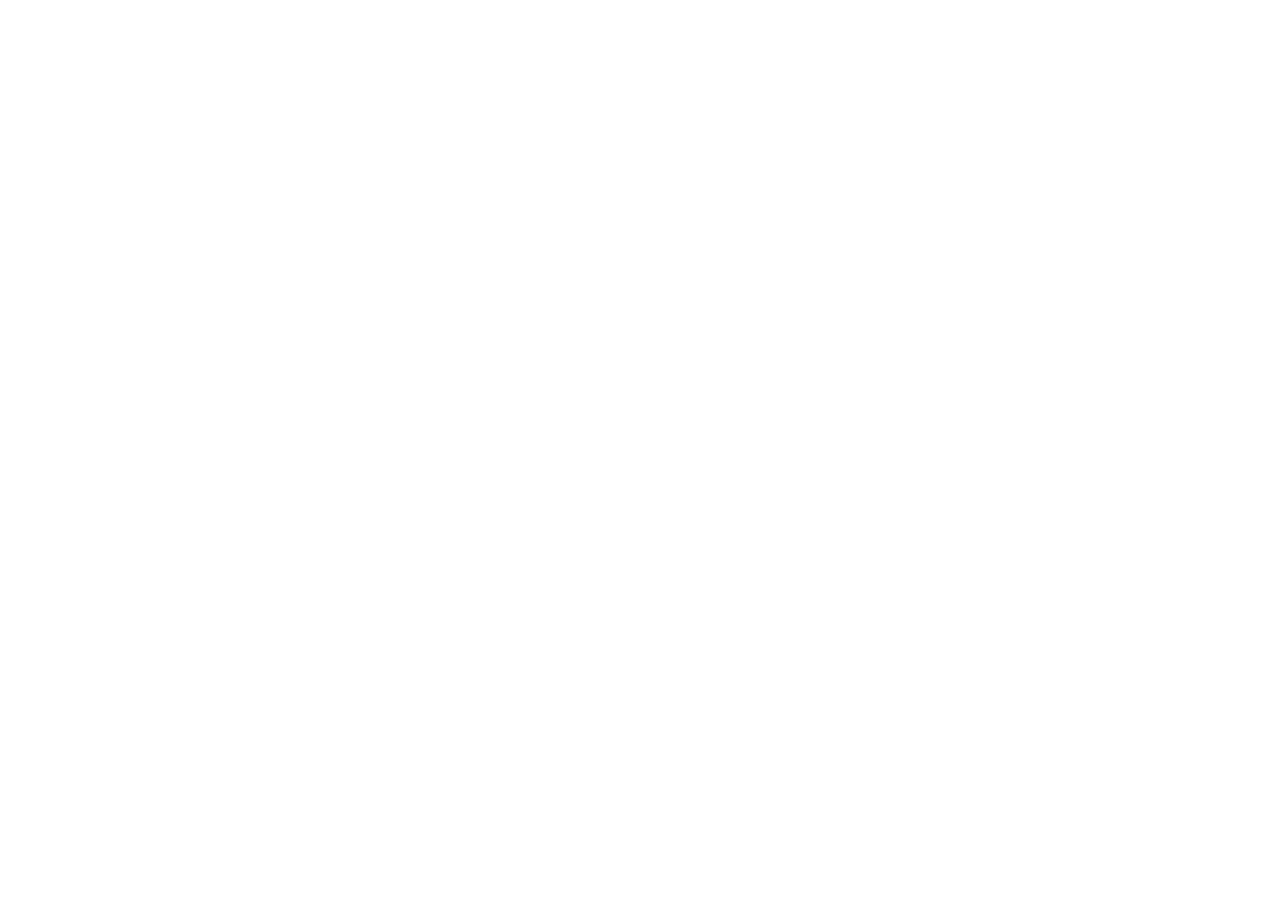
==== commit 7ac7d934: "Add admin panel files and netlify config" ====
--- a/index.html
+++ b/index.html
@@ -1,389 +1,30 @@
-<!DOCTYPE html>
+<!doctype html>
 <html lang="en">
 <head>
-  <meta charset="UTF-8" />
+  <meta charset="utf-8" />
   <meta name="viewport" content="width=device-width, initial-scale=1.0" />
+  <meta name="robots" content="noindex" />
+  <title>Longtime Genie — Admin</title>
+  <link rel="icon" type="image/svg+xml" href="data:image/svg+xml;utf8,<svg xmlns='http://www.w3.org/2000/svg' viewBox='0 0 32 32'><circle cx='16' cy='16' r='14' fill='%2300868b'/><path d='M16 8 L16 24 M10 14 L16 11 L22 14 M10 20 L16 17 L22 20' stroke='%23c9a227' stroke-width='1.5' fill='none'/></svg>" />
+</head>
+<body>
+  <!-- Netlify Identity widget — handles login/signup -->
+  <script src="https://identity.netlify.com/v1/netlify-identity-widget.js"></script>
 
-  <!-- ==========================================================
-       SEO META TAGS — edit these per-page
-       ========================================================== -->
-  <title>Longtime Genie | Genealogy Research with Sheri Long, The Digger</title>
-  <meta name="description" content="Uncover your family history with Longtime Genie. Sheri Long—The Digger—helps you find biological family, build family trees, and discover the story that made you." />
-  <meta name="keywords" content="genealogy, family history research, biological family search, ancestry, family tree, DNA guidance, Sheri Long, Longtime Genie" />
-  <meta name="author" content="Sheri Long" />
+  <!-- Decap CMS itself -->
+  <script src="https://unpkg.com/decap-cms@^3.1.0/dist/decap-cms.js"></script>
 
-  <!-- Open Graph / Social Sharing -->
-  <meta property="og:title" content="Longtime Genie | Uncover the Story That Made You" />
-  <meta property="og:description" content="Genealogy research, biological family searches, and legacy story reports — guided by Sheri Long, The Digger." />
-  <meta property="og:type" content="website" />
-  <meta property="og:image" content="assets/images/og-image.jpg" />
-
-  <!-- Favicon (replace with your own at assets/images/favicon.ico) -->
-  <link rel="icon" type="image/svg+xml" href="data:image/svg+xml,%3Csvg xmlns='http://www.w3.org/2000/svg' viewBox='0 0 32 32'%3E%3Ccircle cx='16' cy='16' r='15' fill='%2300868b'/%3E%3Cpath d='M16 8 L16 24 M10 14 L16 12 L22 14 M10 20 L16 18 L22 20' stroke='%23c9a227' stroke-width='1.6' fill='none' stroke-linecap='round'/%3E%3C/svg%3E" />
-
-  <!-- Google Fonts: Cormorant Garamond (display), Lora (body), Inter (UI) -->
-  <link rel="preconnect" href="https://fonts.googleapis.com">
-  <link rel="preconnect" href="https://fonts.gstatic.com" crossorigin>
-  <link href="https://fonts.googleapis.com/css2?family=Cormorant+Garamond:ital,wght@0,400;0,500;0,600;1,400;1,500&family=Lora:ital,wght@0,400;0,500;1,400&family=Inter:wght@400;500;600&display=swap" rel="stylesheet">
-
-  <link rel="stylesheet" href="styles.css" />
-</head>
-
-<body>
-
-  <!-- ==========================================================
-       NAVIGATION (this same nav block is repeated on every page)
-       ========================================================== -->
-  <header class="nav" role="banner">
-    <div class="nav__inner">
-      <a href="index.html" class="nav__brand" aria-label="Longtime Genie home">
-        <!-- Logo mark: a stylized family-tree circle -->
-        <svg class="nav__brand-mark" viewBox="0 0 40 40" xmlns="http://www.w3.org/2000/svg" aria-hidden="true">
-          <circle cx="20" cy="20" r="19" fill="#00868b"/>
-          <circle cx="20" cy="20" r="15" fill="none" stroke="#c9a227" stroke-width="0.5" opacity="0.5"/>
-          <path d="M20 9 L20 31 M12 16 L20 13 L28 16 M12 24 L20 21 L28 24" stroke="#c9a227" stroke-width="1.5" fill="none" stroke-linecap="round"/>
-          <circle cx="20" cy="9" r="1.5" fill="#f8f4ec"/>
-          <circle cx="12" cy="16" r="1.5" fill="#f8f4ec"/>
-          <circle cx="28" cy="16" r="1.5" fill="#f8f4ec"/>
-          <circle cx="12" cy="24" r="1.5" fill="#f8f4ec"/>
-          <circle cx="28" cy="24" r="1.5" fill="#f8f4ec"/>
-          <circle cx="20" cy="31" r="1.5" fill="#f8f4ec"/>
-        </svg>
-        <span class="nav__brand-text">
-          <span class="nav__brand-name">Longtime Genie</span>
-          <span class="nav__brand-tag">Genealogy &amp; Discovery</span>
-        </span>
-      </a>
-
-      <nav aria-label="Primary navigation">
-        <ul class="nav__menu" id="primary-menu">
-          <li><a href="index.html" class="nav__link">Home</a></li>
-          <li><a href="about.html" class="nav__link">About</a></li>
-          <li><a href="services.html" class="nav__link">Services</a></li>
-          <li><a href="how-it-works.html" class="nav__link">How It Works</a></li>
-          <li><a href="stories.html" class="nav__link">Stories</a></li>
-          <li><a href="contact.html" class="nav__link">Contact</a></li>
-          <li><a href="contact.html" class="btn btn--gold btn--small nav__cta">Book a Call</a></li>
-        </ul>
-      </nav>
-
-      <button class="nav__toggle" aria-label="Toggle menu" aria-expanded="false" aria-controls="primary-menu">
-        <span></span><span></span><span></span>
-      </button>
-    </div>
-  </header>
-
-  <main>
-
-    <!-- ==========================================================
-         HERO
-         ========================================================== -->
-    <section class="hero">
-      <!-- Decorative tree-rings backdrop -->
-      <svg class="hero__backdrop" viewBox="0 0 800 800" xmlns="http://www.w3.org/2000/svg" aria-hidden="true">
-        <g fill="none" stroke="#00868b" stroke-width="0.6">
-          <circle cx="400" cy="400" r="80"/>
-          <circle cx="400" cy="400" r="140"/>
-          <circle cx="400" cy="400" r="200"/>
-          <circle cx="400" cy="400" r="260"/>
-          <circle cx="400" cy="400" r="320"/>
-          <circle cx="400" cy="400" r="380"/>
-        </g>
-        <g stroke="#c9a227" stroke-width="0.5" fill="none">
-          <line x1="400" y1="20" x2="400" y2="780"/>
-          <line x1="20" y1="400" x2="780" y2="400"/>
-          <line x1="115" y1="115" x2="685" y2="685"/>
-          <line x1="685" y1="115" x2="115" y2="685"/>
-        </g>
-      </svg>
-
-      <div class="container">
-        <div class="hero__inner">
-
-          <div class="hero__content">
-            <span class="eyebrow">Genealogy &amp; Family Discovery</span>
-            <h1 class="hero__title">
-              You Didn't Just Happen.<br />
-              There's <em>a story</em> Behind You.
-            </h1>
-            <p class="hero__subtitle">
-              Uncover your family history, connect the missing pieces, and discover how your past shapes your purpose.
-            </p>
-            <div class="hero__buttons">
-              <a href="contact.html" class="btn btn--primary">
-                Start Your Journey
-                <svg class="btn-arrow" viewBox="0 0 16 16" fill="currentColor" aria-hidden="true">
-                  <path d="M8.5 2L7.4 3.1L11.5 7.2H2v1.6h9.5L7.4 12.9L8.5 14L14.5 8z"/>
-                </svg>
-              </a>
-              <a href="contact.html#book" class="btn btn--outline">Book a Discovery Call</a>
-            </div>
-          </div>
-
-          <div class="hero__visual">
-            <span class="hero__tagline">The Digger</span>
-            <div class="hero__frame">
-              <img class="hero__frame-img" src="images/Sheri.jpg" alt="Sheri Long, founder of Longtime Genie, smiling warmly" />
-            </div>
-            <div class="hero__badge">
-              <span class="hero__badge-label">Est. With Care</span>
-              <span class="hero__badge-text">Trusted research,<br />real answers</span>
-            </div>
-          </div>
-
-        </div>
-      </div>
-    </section>
-
-    <!-- ==========================================================
-         EMOTIONAL HOOK
-         ========================================================== -->
-    <section class="hook">
-      <div class="container">
-        <div class="hook__content">
-          <div class="ornament">
-            <svg viewBox="0 0 24 24" fill="currentColor" aria-hidden="true">
-              <path d="M12 2L13.5 8.5L20 10L13.5 11.5L12 18L10.5 11.5L4 10L10.5 8.5L12 2Z"/>
-            </svg>
-          </div>
-          <p class="hook__quote">
-            You've felt it, haven't you? The questions… the gaps… the <em>"something doesn't quite add up."</em>
-            Maybe it's a missing parent, an unknown relative, family secrets, stories that don't line up,
-            or a deep desire to understand where you really come from.
-          </p>
-          <p class="hook__signature">
-            That's where I come in.
-            <span>I'm not just a genealogist — I'm The Digger</span>
-          </p>
-        </div>
-      </div>
-    </section>
-
-    <!-- ==========================================================
-         WHAT WE DO
-         ========================================================== -->
-    <section class="section" id="what-we-do">
-      <div class="container">
-        <div class="section-header reveal">
-          <span class="eyebrow eyebrow--gold">What Longtime Genie Does</span>
-          <h2>Every family has a story. Let's find yours.</h2>
-          <p>From hidden roots to generational patterns, here's how I help you make sense of it all.</p>
-        </div>
-
-        <div class="cards">
-
-          <article class="card reveal">
-            <span class="card__number">01</span>
-            <svg class="card__icon" viewBox="0 0 48 48" fill="none" stroke="currentColor" stroke-width="1.5" aria-hidden="true">
-              <circle cx="24" cy="16" r="6"/>
-              <path d="M14 38c0-5.5 4.5-10 10-10s10 4.5 10 10"/>
-              <circle cx="12" cy="14" r="3"/>
-              <circle cx="36" cy="14" r="3"/>
-            </svg>
-            <h3 class="card__title">Find Biological Family</h3>
-            <p class="card__text">Locate birth parents, biological siblings, and unknown relatives — with sensitivity and skill.</p>
-          </article>
-
-          <article class="card reveal">
-            <span class="card__number">02</span>
-            <svg class="card__icon" viewBox="0 0 48 48" fill="none" stroke="currentColor" stroke-width="1.5" aria-hidden="true">
-              <path d="M24 8v32M14 16h20M10 24h28M14 32h20"/>
-              <circle cx="24" cy="8" r="2" fill="currentColor"/>
-              <circle cx="14" cy="16" r="2" fill="currentColor"/>
-              <circle cx="34" cy="16" r="2" fill="currentColor"/>
-              <circle cx="10" cy="24" r="2" fill="currentColor"/>
-              <circle cx="38" cy="24" r="2" fill="currentColor"/>
-            </svg>
-            <h3 class="card__title">Build Accurate Family Trees</h3>
-            <p class="card__text">Carefully sourced, document-backed lineage research — going as deep as the records allow.</p>
-          </article>
-
-          <article class="card reveal">
-            <span class="card__number">03</span>
-            <svg class="card__icon" viewBox="0 0 48 48" fill="none" stroke="currentColor" stroke-width="1.5" aria-hidden="true">
-              <path d="M8 12h32v28a4 4 0 01-4 4H12a4 4 0 01-4-4V12z"/>
-              <path d="M8 12V8a4 4 0 014-4h24a4 4 0 014 4v4"/>
-              <circle cx="24" cy="26" r="6"/>
-              <path d="M20 26l3 3 6-6"/>
-            </svg>
-            <h3 class="card__title">Break Through Mysteries</h3>
-            <p class="card__text">Decode contradictions, fill in the gaps, and dig past the dead-ends others gave up on.</p>
-          </article>
-
-          <article class="card reveal">
-            <span class="card__number">04</span>
-            <svg class="card__icon" viewBox="0 0 48 48" fill="none" stroke="currentColor" stroke-width="1.5" aria-hidden="true">
-              <path d="M8 40V12a4 4 0 014-4h24a4 4 0 014 4v28"/>
-              <path d="M16 16l16 0M16 22l16 0M16 28l10 0"/>
-              <circle cx="32" cy="36" r="6" fill="none"/>
-              <path d="M28 36l3 3 5-5"/>
-            </svg>
-            <h3 class="card__title">Understand Patterns Across Generations</h3>
-            <p class="card__text">See repeating themes, inherited gifts, and the threads that connect who you are to who came before.</p>
-          </article>
-
-          <article class="card reveal">
-            <span class="card__number">05</span>
-            <svg class="card__icon" viewBox="0 0 48 48" fill="none" stroke="currentColor" stroke-width="1.5" aria-hidden="true">
-              <path d="M24 6v36M6 24h36"/>
-              <circle cx="24" cy="24" r="14"/>
-              <circle cx="24" cy="24" r="6"/>
-            </svg>
-            <h3 class="card__title">Reconnect Identity, Purpose &amp; Legacy</h3>
-            <p class="card__text">Your past holds pieces of your purpose. Let's bring them into focus.</p>
-          </article>
-
-        </div>
-      </div>
-    </section>
-
-    <!-- ==========================================================
-         HOW IT WORKS (preview)
-         ========================================================== -->
-    <section class="section section--cream" id="how">
-      <div class="container">
-        <div class="section-header reveal">
-          <span class="eyebrow">How It Works</span>
-          <h2>A simple, thoughtful path forward.</h2>
-        </div>
-
-        <div class="steps">
-
-          <div class="step reveal">
-            <div class="step__circle">i</div>
-            <h3 class="step__title">We Talk</h3>
-            <p class="step__text">A warm, no-pressure conversation about what you're hoping to uncover.</p>
-          </div>
-
-          <div class="step reveal">
-            <div class="step__circle">ii</div>
-            <h3 class="step__title">I Dig</h3>
-            <p class="step__text">Records, DNA, archives, oral histories — the kind of digging that doesn't quit.</p>
-          </div>
-
-          <div class="step reveal">
-            <div class="step__circle">iii</div>
-            <h3 class="step__title">We Discover</h3>
-            <p class="step__text">I share the findings with you in a way that's clear, honoring, and complete.</p>
-          </div>
-
-          <div class="step reveal">
-            <div class="step__circle">iv</div>
-            <h3 class="step__title">You Step Forward</h3>
-            <p class="step__text">With new clarity about who you are, where you come from, and where you're headed.</p>
-          </div>
-
-        </div>
-
-        <div class="center" style="margin-top: 3rem;">
-          <a href="how-it-works.html" class="btn btn--outline">See the Full Process</a>
-        </div>
-      </div>
-    </section>
-
-    <!-- ==========================================================
-         ABOUT PREVIEW
-         ========================================================== -->
-    <section class="section" id="about-preview">
-      <div class="container">
-        <div class="about-preview">
-
-          <div class="about-preview__visual reveal">
-            <div class="about-preview__photo">
-              <img src="images/Sheri2.jpg" alt="Sheri Long in her home, warm and welcoming" />
-            </div>
-          </div>
-
-          <div class="about-preview__text reveal">
-            <span class="eyebrow">About Sheri</span>
-            <h2>Hi, I'm Sheri — also known as <em class="script">The Digger.</em></h2>
-            <p>
-              I've spent years helping people uncover the truth about their families — sometimes joyful, sometimes hard, but always meaningful.
-            </p>
-            <blockquote class="about-preview__quote">
-              Because when you understand where you come from, you start to understand where you're going.
-            </blockquote>
-            <a href="about.html" class="btn btn--primary">
-              Learn More About Sheri
-              <svg class="btn-arrow" viewBox="0 0 16 16" fill="currentColor" aria-hidden="true">
-                <path d="M8.5 2L7.4 3.1L11.5 7.2H2v1.6h9.5L7.4 12.9L8.5 14L14.5 8z"/>
-              </svg>
-            </a>
-          </div>
-
-        </div>
-      </div>
-    </section>
-
-    <!-- ==========================================================
-         FINAL CTA
-         ========================================================== -->
-    <section class="final-cta">
-      <div class="container">
-        <div class="final-cta__content reveal">
-          <span class="eyebrow eyebrow--gold">Your Next Chapter</span>
-          <h2>Your story is waiting.</h2>
-          <p>
-            The answers are out there. The connections are real.<br />
-            And it's time to uncover them.
-          </p>
-          <a href="contact.html" class="btn btn--gold">
-            Begin Your Discovery
-            <svg class="btn-arrow" viewBox="0 0 16 16" fill="currentColor" aria-hidden="true">
-              <path d="M8.5 2L7.4 3.1L11.5 7.2H2v1.6h9.5L7.4 12.9L8.5 14L14.5 8z"/>
-            </svg>
-          </a>
-        </div>
-      </div>
-    </section>
-
-  </main>
-
-  <!-- ==========================================================
-       FOOTER (repeated on every page)
-       ========================================================== -->
-  <footer class="footer">
-    <div class="container">
-
-      <div class="footer__grid">
-
-        <div class="footer__brand">
-          <h3>Longtime Genie</h3>
-          <p class="footer__tagline">Uncover the story that made you.</p>
-          <p style="margin-top: 1rem;">Genealogy research, biological family searches, and legacy reports — guided by Sheri Long, The Digger.</p>
-        </div>
-
-        <div>
-          <h4 class="footer__title">Explore</h4>
-          <ul class="footer__list">
-            <li><a href="index.html">Home</a></li>
-            <li><a href="about.html">About</a></li>
-            <li><a href="services.html">Services</a></li>
-            <li><a href="how-it-works.html">How It Works</a></li>
-            <li><a href="stories.html">Stories</a></li>
-            <li><a href="contact.html">Contact</a></li>
-          </ul>
-        </div>
-
-        <div>
-          <h4 class="footer__title">Begin</h4>
-          <ul class="footer__list">
-            <li><a href="contact.html">Book a Discovery Call</a></li>
-            <li><a href="mailto:hello@longtimegenie.com">hello@longtimegenie.com</a></li>
-            <li><a href="services.html">View Services</a></li>
-          </ul>
-        </div>
-
-      </div>
-
-      <div class="footer__bottom">
-        <span>© <span class="footer__year">2026</span> Longtime Genie · Sheri Long. All rights reserved.</span>
-        <span class="footer__tagline">The truth is there. I'll help you find it.</span>
-      </div>
-
-    </div>
-  </footer>
-
-  <script src="script.js"></script>
+  <script>
+    // Redirect logged-in users to the CMS, log out users to the home page
+    if (window.netlifyIdentity) {
+      window.netlifyIdentity.on("init", user => {
+        if (!user) {
+          window.netlifyIdentity.on("login", () => {
+            document.location.href = "/admin/";
+          });
+        }
+      });
+    }
+  </script>
 </body>
 </html>
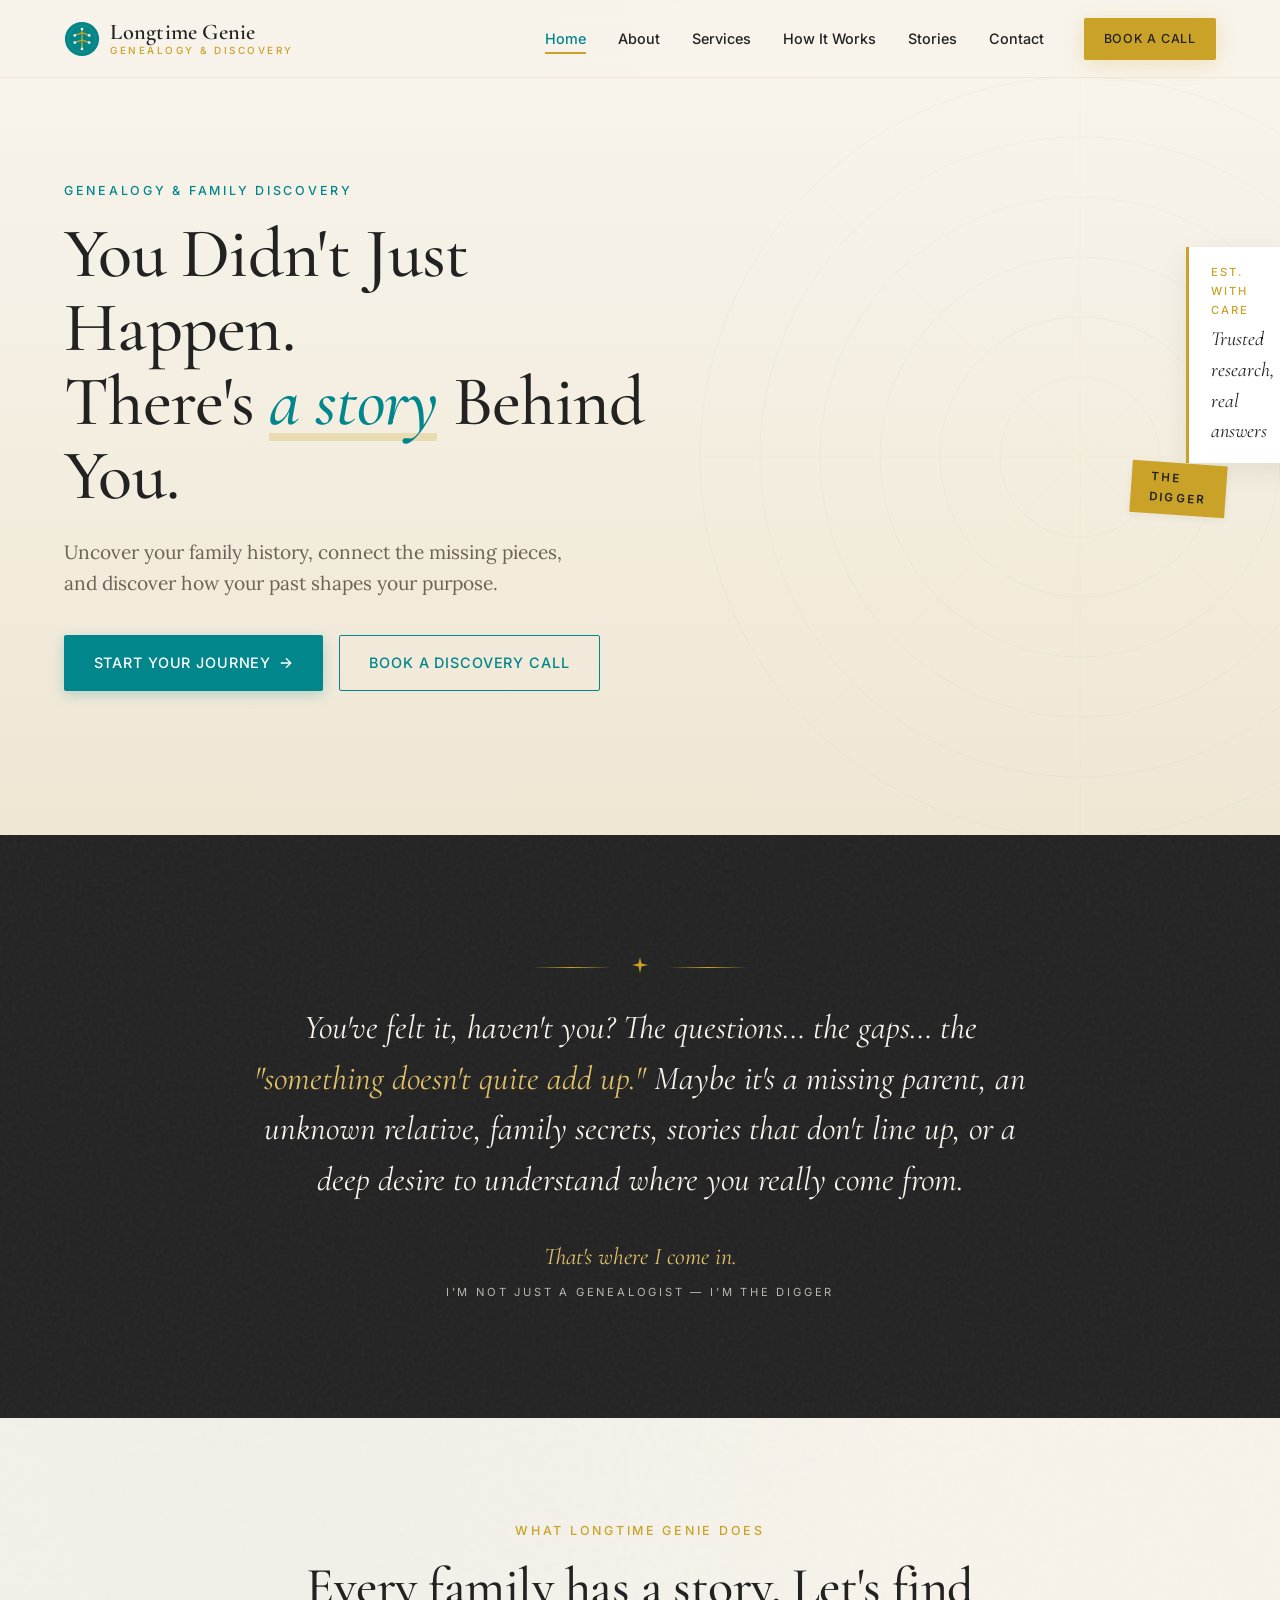
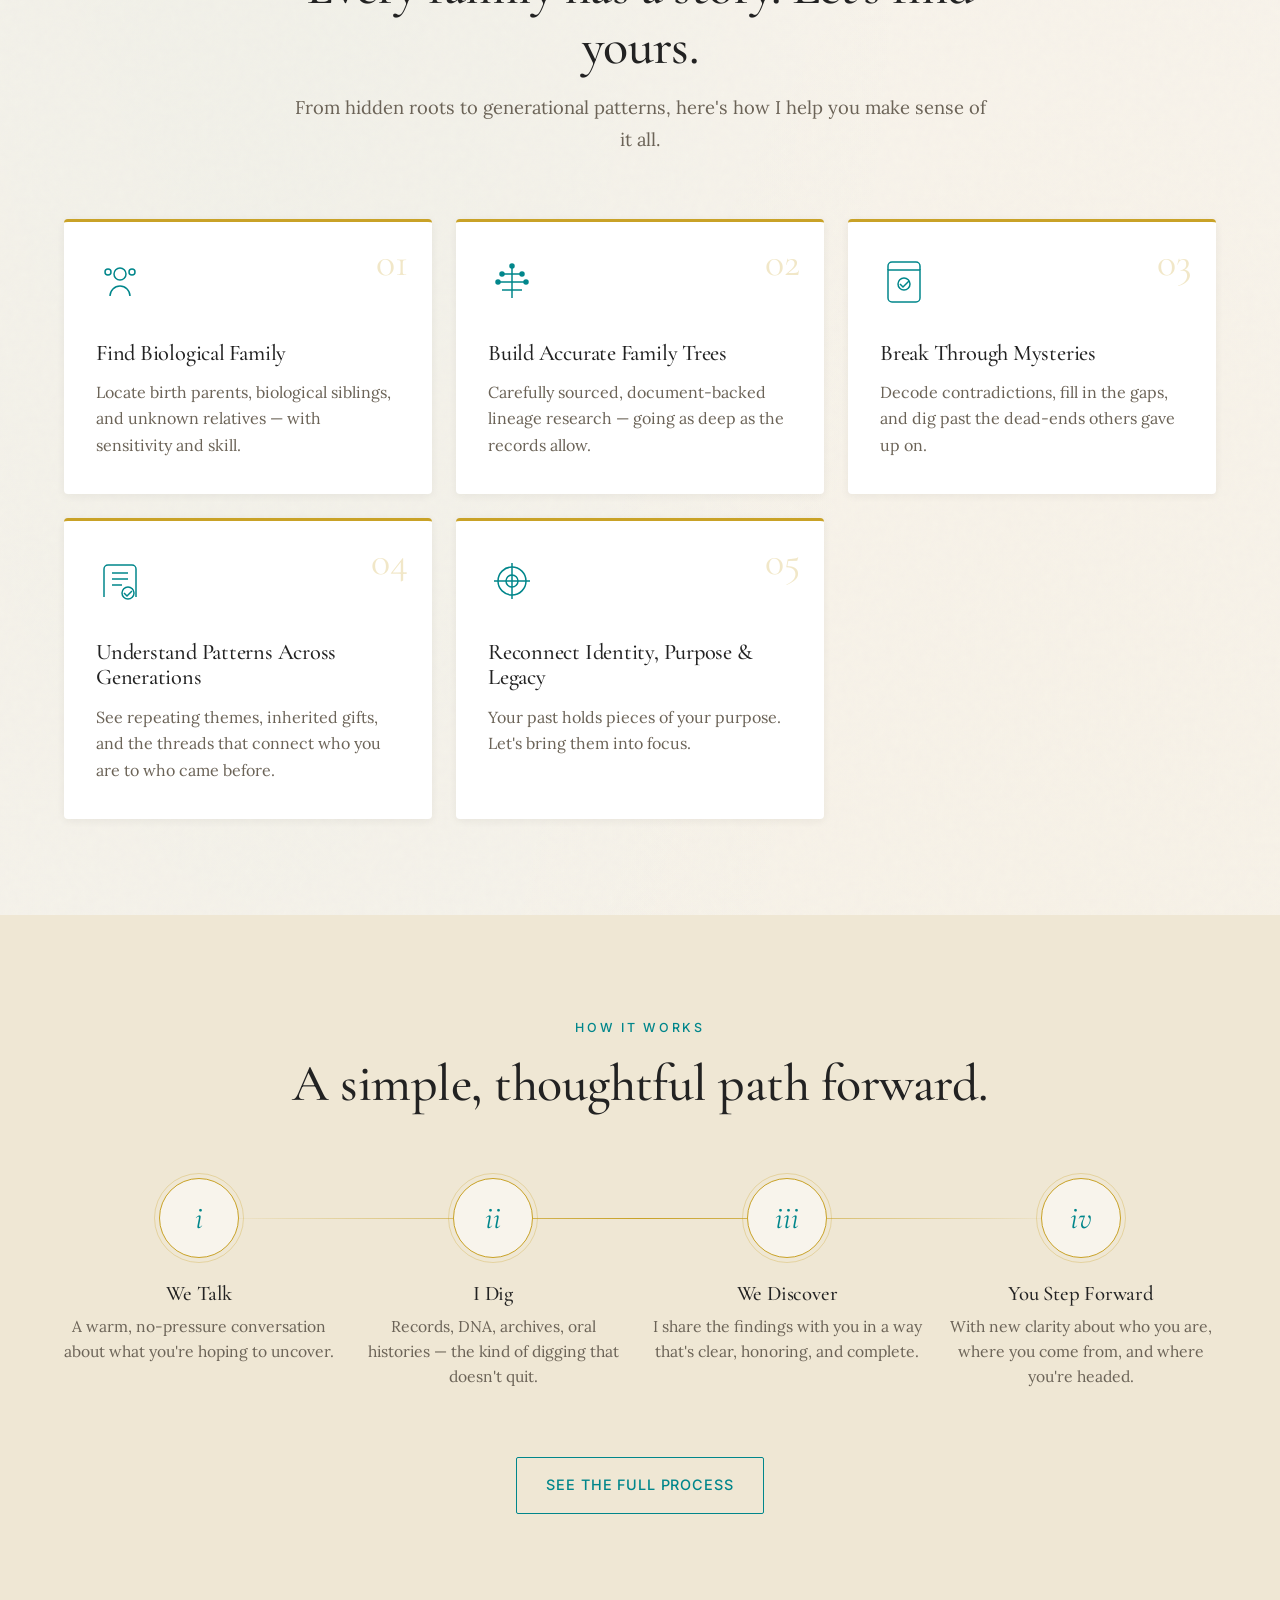
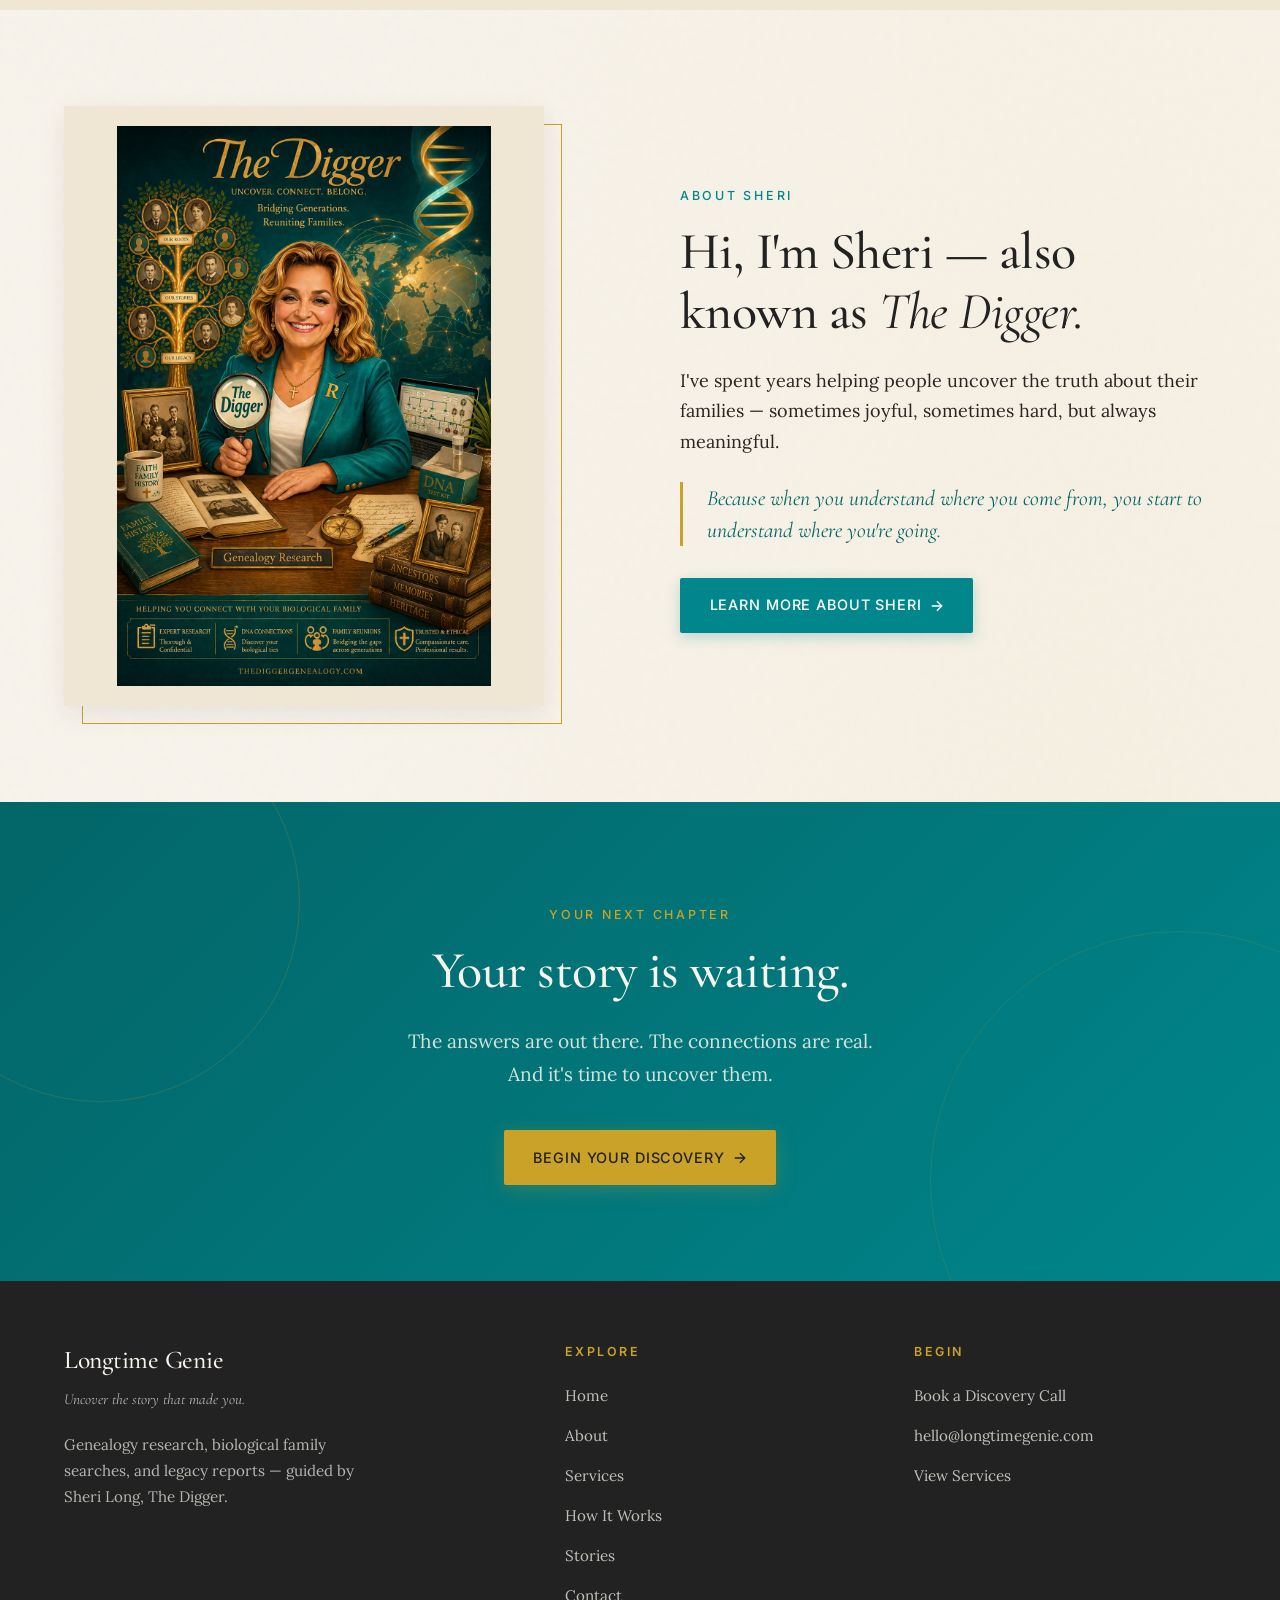
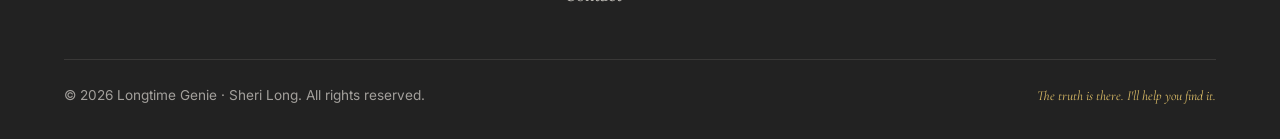
==== commit 01e2e3be: "Restore homepage index.html" ====
--- a/index.html
+++ b/index.html
@@ -1,21 +1,394 @@
-<!doctype html>
+<!DOCTYPE html>
 <html lang="en">
 <head>
-  <meta charset="utf-8" />
+  <meta charset="UTF-8" />
   <meta name="viewport" content="width=device-width, initial-scale=1.0" />
-  <meta name="robots" content="noindex" />
-  <title>Longtime Genie — Admin</title>
-  <link rel="icon" type="image/svg+xml" href="data:image/svg+xml;utf8,<svg xmlns='http://www.w3.org/2000/svg' viewBox='0 0 32 32'><circle cx='16' cy='16' r='14' fill='%2300868b'/><path d='M16 8 L16 24 M10 14 L16 11 L22 14 M10 20 L16 17 L22 20' stroke='%23c9a227' stroke-width='1.5' fill='none'/></svg>" />
+
+  <!-- ==========================================================
+       SEO META TAGS — edit these per-page
+       ========================================================== -->
+  <title>Longtime Genie | Genealogy Research with Sheri Long, The Digger</title>
+  <meta name="description" content="Uncover your family history with Longtime Genie. Sheri Long—The Digger—helps you find biological family, build family trees, and discover the story that made you." />
+  <meta name="keywords" content="genealogy, family history research, biological family search, ancestry, family tree, DNA guidance, Sheri Long, Longtime Genie" />
+  <meta name="author" content="Sheri Long" />
+
+  <!-- Open Graph / Social Sharing -->
+  <meta property="og:title" content="Longtime Genie | Uncover the Story That Made You" />
+  <meta property="og:description" content="Genealogy research, biological family searches, and legacy story reports — guided by Sheri Long, The Digger." />
+  <meta property="og:type" content="website" />
+  <meta property="og:image" content="assets/images/og-image.jpg" />
+
+  <!-- Favicon (replace with your own at assets/images/favicon.ico) -->
+  <link rel="icon" type="image/svg+xml" href="data:image/svg+xml,%3Csvg xmlns='http://www.w3.org/2000/svg' viewBox='0 0 32 32'%3E%3Ccircle cx='16' cy='16' r='15' fill='%2300868b'/%3E%3Cpath d='M16 8 L16 24 M10 14 L16 12 L22 14 M10 20 L16 18 L22 20' stroke='%23c9a227' stroke-width='1.6' fill='none' stroke-linecap='round'/%3E%3C/svg%3E" />
+
+  <!-- Google Fonts: Cormorant Garamond (display), Lora (body), Inter (UI) -->
+  <link rel="preconnect" href="https://fonts.googleapis.com">
+  <link rel="preconnect" href="https://fonts.gstatic.com" crossorigin>
+  <link href="https://fonts.googleapis.com/css2?family=Cormorant+Garamond:ital,wght@0,400;0,500;0,600;1,400;1,500&family=Lora:ital,wght@0,400;0,500;1,400&family=Inter:wght@400;500;600&display=swap" rel="stylesheet">
+
+  <link rel="stylesheet" href="styles.css" />
+  <!-- Netlify Identity (allows admin login) -->
+  <script src="https://identity.netlify.com/v1/netlify-identity-widget.js"></script>
 </head>
+
 <body>
-  <!-- Netlify Identity widget — handles login/signup -->
-  <script src="https://identity.netlify.com/v1/netlify-identity-widget.js"></script>
-
-  <!-- Decap CMS itself -->
-  <script src="https://unpkg.com/decap-cms@^3.1.0/dist/decap-cms.js"></script>
-
+
+  <!-- ==========================================================
+       NAVIGATION (this same nav block is repeated on every page)
+       ========================================================== -->
+  <header class="nav" role="banner">
+    <div class="nav__inner">
+      <a href="index.html" class="nav__brand" aria-label="Longtime Genie home">
+        <!-- Logo mark: a stylized family-tree circle -->
+        <svg class="nav__brand-mark" viewBox="0 0 40 40" xmlns="http://www.w3.org/2000/svg" aria-hidden="true">
+          <circle cx="20" cy="20" r="19" fill="#00868b"/>
+          <circle cx="20" cy="20" r="15" fill="none" stroke="#c9a227" stroke-width="0.5" opacity="0.5"/>
+          <path d="M20 9 L20 31 M12 16 L20 13 L28 16 M12 24 L20 21 L28 24" stroke="#c9a227" stroke-width="1.5" fill="none" stroke-linecap="round"/>
+          <circle cx="20" cy="9" r="1.5" fill="#f8f4ec"/>
+          <circle cx="12" cy="16" r="1.5" fill="#f8f4ec"/>
+          <circle cx="28" cy="16" r="1.5" fill="#f8f4ec"/>
+          <circle cx="12" cy="24" r="1.5" fill="#f8f4ec"/>
+          <circle cx="28" cy="24" r="1.5" fill="#f8f4ec"/>
+          <circle cx="20" cy="31" r="1.5" fill="#f8f4ec"/>
+        </svg>
+        <span class="nav__brand-text">
+          <span class="nav__brand-name">Longtime Genie</span>
+          <span class="nav__brand-tag">Genealogy &amp; Discovery</span>
+        </span>
+      </a>
+
+      <nav aria-label="Primary navigation">
+        <ul class="nav__menu" id="primary-menu">
+          <li><a href="index.html" class="nav__link">Home</a></li>
+          <li><a href="about.html" class="nav__link">About</a></li>
+          <li><a href="services.html" class="nav__link">Services</a></li>
+          <li><a href="how-it-works.html" class="nav__link">How It Works</a></li>
+          <li><a href="stories.html" class="nav__link">Stories</a></li>
+          <li><a href="contact.html" class="nav__link">Contact</a></li>
+          <li><a href="contact.html" class="btn btn--gold btn--small nav__cta">Book a Call</a></li>
+        </ul>
+      </nav>
+
+      <button class="nav__toggle" aria-label="Toggle menu" aria-expanded="false" aria-controls="primary-menu">
+        <span></span><span></span><span></span>
+      </button>
+    </div>
+  </header>
+
+  <main>
+
+    <!-- ==========================================================
+         HERO
+         ========================================================== -->
+    <section class="hero">
+      <!-- Decorative tree-rings backdrop -->
+      <svg class="hero__backdrop" viewBox="0 0 800 800" xmlns="http://www.w3.org/2000/svg" aria-hidden="true">
+        <g fill="none" stroke="#00868b" stroke-width="0.6">
+          <circle cx="400" cy="400" r="80"/>
+          <circle cx="400" cy="400" r="140"/>
+          <circle cx="400" cy="400" r="200"/>
+          <circle cx="400" cy="400" r="260"/>
+          <circle cx="400" cy="400" r="320"/>
+          <circle cx="400" cy="400" r="380"/>
+        </g>
+        <g stroke="#c9a227" stroke-width="0.5" fill="none">
+          <line x1="400" y1="20" x2="400" y2="780"/>
+          <line x1="20" y1="400" x2="780" y2="400"/>
+          <line x1="115" y1="115" x2="685" y2="685"/>
+          <line x1="685" y1="115" x2="115" y2="685"/>
+        </g>
+      </svg>
+
+      <div class="container">
+        <div class="hero__inner">
+
+          <div class="hero__content">
+            <span class="eyebrow">Genealogy &amp; Family Discovery</span>
+            <h1 class="hero__title">
+              You Didn't Just Happen.<br />
+              There's <em>a story</em> Behind You.
+            </h1>
+            <p class="hero__subtitle">
+              Uncover your family history, connect the missing pieces, and discover how your past shapes your purpose.
+            </p>
+            <div class="hero__buttons">
+              <a href="contact.html" class="btn btn--primary">
+                Start Your Journey
+                <svg class="btn-arrow" viewBox="0 0 16 16" fill="currentColor" aria-hidden="true">
+                  <path d="M8.5 2L7.4 3.1L11.5 7.2H2v1.6h9.5L7.4 12.9L8.5 14L14.5 8z"/>
+                </svg>
+              </a>
+              <a href="contact.html#book" class="btn btn--outline">Book a Discovery Call</a>
+            </div>
+          </div>
+
+          <div class="hero__visual">
+            <span class="hero__tagline">The Digger</span>
+            <div class="hero__frame">
+              <img class="hero__frame-img" src="images/Sheri.jpg" alt="Sheri Long, founder of Longtime Genie, smiling warmly" />
+            </div>
+            <div class="hero__badge">
+              <span class="hero__badge-label">Est. With Care</span>
+              <span class="hero__badge-text">Trusted research,<br />real answers</span>
+            </div>
+          </div>
+
+        </div>
+      </div>
+    </section>
+
+    <!-- ==========================================================
+         EMOTIONAL HOOK
+         ========================================================== -->
+    <section class="hook">
+      <div class="container">
+        <div class="hook__content">
+          <div class="ornament">
+            <svg viewBox="0 0 24 24" fill="currentColor" aria-hidden="true">
+              <path d="M12 2L13.5 8.5L20 10L13.5 11.5L12 18L10.5 11.5L4 10L10.5 8.5L12 2Z"/>
+            </svg>
+          </div>
+          <p class="hook__quote">
+            You've felt it, haven't you? The questions… the gaps… the <em>"something doesn't quite add up."</em>
+            Maybe it's a missing parent, an unknown relative, family secrets, stories that don't line up,
+            or a deep desire to understand where you really come from.
+          </p>
+          <p class="hook__signature">
+            That's where I come in.
+            <span>I'm not just a genealogist — I'm The Digger</span>
+          </p>
+        </div>
+      </div>
+    </section>
+
+    <!-- ==========================================================
+         WHAT WE DO
+         ========================================================== -->
+    <section class="section" id="what-we-do">
+      <div class="container">
+        <div class="section-header reveal">
+          <span class="eyebrow eyebrow--gold">What Longtime Genie Does</span>
+          <h2>Every family has a story. Let's find yours.</h2>
+          <p>From hidden roots to generational patterns, here's how I help you make sense of it all.</p>
+        </div>
+
+        <div class="cards">
+
+          <article class="card reveal">
+            <span class="card__number">01</span>
+            <svg class="card__icon" viewBox="0 0 48 48" fill="none" stroke="currentColor" stroke-width="1.5" aria-hidden="true">
+              <circle cx="24" cy="16" r="6"/>
+              <path d="M14 38c0-5.5 4.5-10 10-10s10 4.5 10 10"/>
+              <circle cx="12" cy="14" r="3"/>
+              <circle cx="36" cy="14" r="3"/>
+            </svg>
+            <h3 class="card__title">Find Biological Family</h3>
+            <p class="card__text">Locate birth parents, biological siblings, and unknown relatives — with sensitivity and skill.</p>
+          </article>
+
+          <article class="card reveal">
+            <span class="card__number">02</span>
+            <svg class="card__icon" viewBox="0 0 48 48" fill="none" stroke="currentColor" stroke-width="1.5" aria-hidden="true">
+              <path d="M24 8v32M14 16h20M10 24h28M14 32h20"/>
+              <circle cx="24" cy="8" r="2" fill="currentColor"/>
+              <circle cx="14" cy="16" r="2" fill="currentColor"/>
+              <circle cx="34" cy="16" r="2" fill="currentColor"/>
+              <circle cx="10" cy="24" r="2" fill="currentColor"/>
+              <circle cx="38" cy="24" r="2" fill="currentColor"/>
+            </svg>
+            <h3 class="card__title">Build Accurate Family Trees</h3>
+            <p class="card__text">Carefully sourced, document-backed lineage research — going as deep as the records allow.</p>
+          </article>
+
+          <article class="card reveal">
+            <span class="card__number">03</span>
+            <svg class="card__icon" viewBox="0 0 48 48" fill="none" stroke="currentColor" stroke-width="1.5" aria-hidden="true">
+              <path d="M8 12h32v28a4 4 0 01-4 4H12a4 4 0 01-4-4V12z"/>
+              <path d="M8 12V8a4 4 0 014-4h24a4 4 0 014 4v4"/>
+              <circle cx="24" cy="26" r="6"/>
+              <path d="M20 26l3 3 6-6"/>
+            </svg>
+            <h3 class="card__title">Break Through Mysteries</h3>
+            <p class="card__text">Decode contradictions, fill in the gaps, and dig past the dead-ends others gave up on.</p>
+          </article>
+
+          <article class="card reveal">
+            <span class="card__number">04</span>
+            <svg class="card__icon" viewBox="0 0 48 48" fill="none" stroke="currentColor" stroke-width="1.5" aria-hidden="true">
+              <path d="M8 40V12a4 4 0 014-4h24a4 4 0 014 4v28"/>
+              <path d="M16 16l16 0M16 22l16 0M16 28l10 0"/>
+              <circle cx="32" cy="36" r="6" fill="none"/>
+              <path d="M28 36l3 3 5-5"/>
+            </svg>
+            <h3 class="card__title">Understand Patterns Across Generations</h3>
+            <p class="card__text">See repeating themes, inherited gifts, and the threads that connect who you are to who came before.</p>
+          </article>
+
+          <article class="card reveal">
+            <span class="card__number">05</span>
+            <svg class="card__icon" viewBox="0 0 48 48" fill="none" stroke="currentColor" stroke-width="1.5" aria-hidden="true">
+              <path d="M24 6v36M6 24h36"/>
+              <circle cx="24" cy="24" r="14"/>
+              <circle cx="24" cy="24" r="6"/>
+            </svg>
+            <h3 class="card__title">Reconnect Identity, Purpose &amp; Legacy</h3>
+            <p class="card__text">Your past holds pieces of your purpose. Let's bring them into focus.</p>
+          </article>
+
+        </div>
+      </div>
+    </section>
+
+    <!-- ==========================================================
+         HOW IT WORKS (preview)
+         ========================================================== -->
+    <section class="section section--cream" id="how">
+      <div class="container">
+        <div class="section-header reveal">
+          <span class="eyebrow">How It Works</span>
+          <h2>A simple, thoughtful path forward.</h2>
+        </div>
+
+        <div class="steps">
+
+          <div class="step reveal">
+            <div class="step__circle">i</div>
+            <h3 class="step__title">We Talk</h3>
+            <p class="step__text">A warm, no-pressure conversation about what you're hoping to uncover.</p>
+          </div>
+
+          <div class="step reveal">
+            <div class="step__circle">ii</div>
+            <h3 class="step__title">I Dig</h3>
+            <p class="step__text">Records, DNA, archives, oral histories — the kind of digging that doesn't quit.</p>
+          </div>
+
+          <div class="step reveal">
+            <div class="step__circle">iii</div>
+            <h3 class="step__title">We Discover</h3>
+            <p class="step__text">I share the findings with you in a way that's clear, honoring, and complete.</p>
+          </div>
+
+          <div class="step reveal">
+            <div class="step__circle">iv</div>
+            <h3 class="step__title">You Step Forward</h3>
+            <p class="step__text">With new clarity about who you are, where you come from, and where you're headed.</p>
+          </div>
+
+        </div>
+
+        <div class="center" style="margin-top: 3rem;">
+          <a href="how-it-works.html" class="btn btn--outline">See the Full Process</a>
+        </div>
+      </div>
+    </section>
+
+    <!-- ==========================================================
+         ABOUT PREVIEW
+         ========================================================== -->
+    <section class="section" id="about-preview">
+      <div class="container">
+        <div class="about-preview">
+
+          <div class="about-preview__visual reveal">
+            <div class="about-preview__photo">
+              <img src="images/Sheri2.jpg" alt="Sheri Long in her home, warm and welcoming" />
+            </div>
+          </div>
+
+          <div class="about-preview__text reveal">
+            <span class="eyebrow">About Sheri</span>
+            <h2>Hi, I'm Sheri — also known as <em class="script">The Digger.</em></h2>
+            <p>
+              I've spent years helping people uncover the truth about their families — sometimes joyful, sometimes hard, but always meaningful.
+            </p>
+            <blockquote class="about-preview__quote">
+              Because when you understand where you come from, you start to understand where you're going.
+            </blockquote>
+            <a href="about.html" class="btn btn--primary">
+              Learn More About Sheri
+              <svg class="btn-arrow" viewBox="0 0 16 16" fill="currentColor" aria-hidden="true">
+                <path d="M8.5 2L7.4 3.1L11.5 7.2H2v1.6h9.5L7.4 12.9L8.5 14L14.5 8z"/>
+              </svg>
+            </a>
+          </div>
+
+        </div>
+      </div>
+    </section>
+
+    <!-- ==========================================================
+         FINAL CTA
+         ========================================================== -->
+    <section class="final-cta">
+      <div class="container">
+        <div class="final-cta__content reveal">
+          <span class="eyebrow eyebrow--gold">Your Next Chapter</span>
+          <h2>Your story is waiting.</h2>
+          <p>
+            The answers are out there. The connections are real.<br />
+            And it's time to uncover them.
+          </p>
+          <a href="contact.html" class="btn btn--gold">
+            Begin Your Discovery
+            <svg class="btn-arrow" viewBox="0 0 16 16" fill="currentColor" aria-hidden="true">
+              <path d="M8.5 2L7.4 3.1L11.5 7.2H2v1.6h9.5L7.4 12.9L8.5 14L14.5 8z"/>
+            </svg>
+          </a>
+        </div>
+      </div>
+    </section>
+
+  </main>
+
+  <!-- ==========================================================
+       FOOTER (repeated on every page)
+       ========================================================== -->
+  <footer class="footer">
+    <div class="container">
+
+      <div class="footer__grid">
+
+        <div class="footer__brand">
+          <h3>Longtime Genie</h3>
+          <p class="footer__tagline">Uncover the story that made you.</p>
+          <p style="margin-top: 1rem;">Genealogy research, biological family searches, and legacy reports — guided by Sheri Long, The Digger.</p>
+        </div>
+
+        <div>
+          <h4 class="footer__title">Explore</h4>
+          <ul class="footer__list">
+            <li><a href="index.html">Home</a></li>
+            <li><a href="about.html">About</a></li>
+            <li><a href="services.html">Services</a></li>
+            <li><a href="how-it-works.html">How It Works</a></li>
+            <li><a href="stories.html">Stories</a></li>
+            <li><a href="contact.html">Contact</a></li>
+          </ul>
+        </div>
+
+        <div>
+          <h4 class="footer__title">Begin</h4>
+          <ul class="footer__list">
+            <li><a href="contact.html">Book a Discovery Call</a></li>
+            <li><a href="mailto:hello@longtimegenie.com">hello@longtimegenie.com</a></li>
+            <li><a href="services.html">View Services</a></li>
+          </ul>
+        </div>
+
+      </div>
+
+      <div class="footer__bottom">
+        <span>© <span class="footer__year">2026</span> Longtime Genie · Sheri Long. All rights reserved.</span>
+        <span class="footer__tagline">The truth is there. I'll help you find it.</span>
+      </div>
+
+    </div>
+  </footer>
+
+  <script src="script.js"></script>
+  <!-- Redirect logged-in admins to /admin if they came from confirmation email -->
   <script>
-    // Redirect logged-in users to the CMS, log out users to the home page
     if (window.netlifyIdentity) {
       window.netlifyIdentity.on("init", user => {
         if (!user) {
--- a/styles.css
+++ b/styles.css
@@ -0,0 +1,1593 @@
+/* ==========================================================================
+   LONGTIME GENIE — Stylesheet
+   ==========================================================================
+   Design Direction: Elegant genealogy — vintage records meet modern warmth.
+   Typography: Cormorant Garamond (display serif) + Lora (body serif) +
+               Inter (UI elements).
+   Aesthetic: Soft cream paper, deep teal, antique gold accents, hand-drawn
+              ornamental flourishes.
+   ========================================================================== */
+
+/* ---------- 1. CSS VARIABLES (edit these to retheme the entire site) ----- */
+:root {
+  /* Brand palette (from your brief) */
+  --teal: #00868b;
+  --teal-accent: #009698;
+  --teal-light: #66b2b2;
+  --teal-dark: #036568;
+  --gold: #c9a227;
+  --gold-soft: #e0c068;
+  --white: #ffffff;
+  --cream: #f8f4ec;
+  --cream-deep: #efe7d4;
+  --charcoal: #222222;
+  --ink: #2a2520;
+  --muted: #6b6357;
+
+  /* Typography */
+  --font-display: "Cormorant Garamond", "Playfair Display", Georgia, serif;
+  --font-body: "Lora", Georgia, "Times New Roman", serif;
+  --font-ui: "Inter", -apple-system, BlinkMacSystemFont, sans-serif;
+
+  /* Spacing scale */
+  --space-xs: 0.5rem;
+  --space-sm: 1rem;
+  --space-md: 2rem;
+  --space-lg: 4rem;
+  --space-xl: 6rem;
+  --space-2xl: 9rem;
+
+  /* Layout */
+  --max-width: 1200px;
+  --content-width: 760px;
+
+  /* Effects */
+  --shadow-sm: 0 2px 8px rgba(34, 34, 34, 0.06);
+  --shadow-md: 0 8px 24px rgba(34, 34, 34, 0.08);
+  --shadow-lg: 0 20px 48px rgba(34, 34, 34, 0.12);
+  --shadow-gold: 0 4px 20px rgba(201, 162, 39, 0.25);
+  --transition: 0.4s cubic-bezier(0.2, 0.8, 0.2, 1);
+}
+
+/* ---------- 2. RESET & BASE ---------- */
+*,
+*::before,
+*::after {
+  box-sizing: border-box;
+  margin: 0;
+  padding: 0;
+}
+
+html {
+  scroll-behavior: smooth;
+  -webkit-font-smoothing: antialiased;
+  -moz-osx-font-smoothing: grayscale;
+}
+
+body {
+  font-family: var(--font-body);
+  font-size: 18px;
+  line-height: 1.7;
+  color: var(--ink);
+  background-color: var(--cream);
+  /* Subtle paper texture using layered SVG noise */
+  background-image:
+    radial-gradient(at 20% 10%, rgba(0, 134, 139, 0.04) 0, transparent 50%),
+    radial-gradient(at 85% 90%, rgba(201, 162, 39, 0.05) 0, transparent 50%),
+    url("data:image/svg+xml,%3Csvg viewBox='0 0 200 200' xmlns='http://www.w3.org/2000/svg'%3E%3Cfilter id='n'%3E%3CfeTurbulence type='fractalNoise' baseFrequency='0.85' numOctaves='2' stitchTiles='stitch'/%3E%3CfeColorMatrix values='0 0 0 0 0.6 0 0 0 0 0.5 0 0 0 0 0.4 0 0 0 0.05 0'/%3E%3C/filter%3E%3Crect width='100%25' height='100%25' filter='url(%23n)'/%3E%3C/svg%3E");
+  overflow-x: hidden;
+}
+
+img {
+  max-width: 100%;
+  height: auto;
+  display: block;
+}
+
+a {
+  color: var(--teal);
+  text-decoration: none;
+  transition: color var(--transition);
+}
+
+a:hover {
+  color: var(--gold);
+}
+
+/* ---------- 3. TYPOGRAPHY ---------- */
+h1, h2, h3, h4, h5, h6 {
+  font-family: var(--font-display);
+  font-weight: 500;
+  line-height: 1.15;
+  color: var(--charcoal);
+  letter-spacing: -0.01em;
+}
+
+h1 { font-size: clamp(2.5rem, 6vw, 4.75rem); font-weight: 500; }
+h2 { font-size: clamp(2rem, 4.5vw, 3.25rem); }
+h3 { font-size: clamp(1.5rem, 3vw, 2rem); }
+h4 { font-size: 1.35rem; }
+
+p {
+  margin-bottom: 1.25rem;
+}
+
+.eyebrow {
+  font-family: var(--font-ui);
+  font-size: 0.78rem;
+  font-weight: 500;
+  letter-spacing: 0.22em;
+  text-transform: uppercase;
+  color: var(--teal);
+  margin-bottom: 1rem;
+  display: inline-block;
+}
+
+.eyebrow--gold { color: var(--gold); }
+
+.script {
+  font-family: var(--font-display);
+  font-style: italic;
+  font-weight: 400;
+}
+
+.lede {
+  font-size: 1.25rem;
+  line-height: 1.6;
+  color: var(--muted);
+  font-weight: 400;
+}
+
+/* ---------- 4. LAYOUT HELPERS ---------- */
+.container {
+  width: 100%;
+  max-width: var(--max-width);
+  margin: 0 auto;
+  padding: 0 1.5rem;
+}
+
+.container--narrow {
+  max-width: var(--content-width);
+}
+
+.section {
+  padding: var(--space-xl) 0;
+}
+
+.section--tight { padding: var(--space-lg) 0; }
+
+.section--cream { background-color: var(--cream-deep); }
+
+.section--dark {
+  background-color: var(--teal-dark);
+  color: var(--cream);
+}
+
+.section--dark h1,
+.section--dark h2,
+.section--dark h3 {
+  color: var(--cream);
+}
+
+.center { text-align: center; }
+
+/* Decorative ornamental divider */
+.ornament {
+  display: flex;
+  align-items: center;
+  justify-content: center;
+  gap: 1rem;
+  margin: 1.5rem 0;
+  color: var(--gold);
+}
+
+.ornament::before,
+.ornament::after {
+  content: "";
+  flex: 0 1 80px;
+  height: 1px;
+  background: linear-gradient(90deg, transparent, var(--gold), transparent);
+}
+
+.ornament svg {
+  width: 24px;
+  height: 24px;
+  flex-shrink: 0;
+}
+
+/* ---------- 5. NAVIGATION ---------- */
+.nav {
+  position: sticky;
+  top: 0;
+  z-index: 100;
+  background: rgba(248, 244, 236, 0.85);
+  backdrop-filter: blur(12px);
+  -webkit-backdrop-filter: blur(12px);
+  border-bottom: 1px solid rgba(201, 162, 39, 0.15);
+  transition: box-shadow var(--transition);
+}
+
+.nav--scrolled {
+  box-shadow: var(--shadow-sm);
+}
+
+.nav__inner {
+  display: flex;
+  align-items: center;
+  justify-content: space-between;
+  padding: 1.1rem 1.5rem;
+  max-width: var(--max-width);
+  margin: 0 auto;
+}
+
+.nav__brand {
+  display: flex;
+  align-items: center;
+  gap: 0.65rem;
+  text-decoration: none;
+}
+
+.nav__brand-mark {
+  width: 36px;
+  height: 36px;
+  flex-shrink: 0;
+}
+
+.nav__brand-text {
+  display: flex;
+  flex-direction: column;
+  line-height: 1;
+}
+
+.nav__brand-name {
+  font-family: var(--font-display);
+  font-size: 1.4rem;
+  font-weight: 600;
+  color: var(--charcoal);
+  letter-spacing: 0.01em;
+}
+
+.nav__brand-tag {
+  font-family: var(--font-ui);
+  font-size: 0.62rem;
+  font-weight: 500;
+  letter-spacing: 0.25em;
+  text-transform: uppercase;
+  color: var(--gold);
+  margin-top: 3px;
+}
+
+.nav__menu {
+  display: flex;
+  list-style: none;
+  gap: 2rem;
+  align-items: center;
+}
+
+.nav__link {
+  font-family: var(--font-ui);
+  font-size: 0.9rem;
+  font-weight: 500;
+  color: var(--charcoal);
+  position: relative;
+  padding: 0.4rem 0;
+}
+
+.nav__link::after {
+  content: "";
+  position: absolute;
+  bottom: 0;
+  left: 0;
+  width: 0;
+  height: 2px;
+  background: var(--gold);
+  transition: width var(--transition);
+}
+
+.nav__link:hover,
+.nav__link--active {
+  color: var(--teal);
+}
+
+.nav__link:hover::after,
+.nav__link--active::after {
+  width: 100%;
+}
+
+.nav__cta {
+  margin-left: 0.5rem;
+}
+
+.nav__toggle {
+  display: none;
+  background: none;
+  border: none;
+  padding: 0.5rem;
+  cursor: pointer;
+  flex-direction: column;
+  gap: 5px;
+}
+
+.nav__toggle span {
+  display: block;
+  width: 24px;
+  height: 2px;
+  background: var(--charcoal);
+  transition: all var(--transition);
+}
+
+.nav__toggle--open span:nth-child(1) { transform: translateY(7px) rotate(45deg); }
+.nav__toggle--open span:nth-child(2) { opacity: 0; }
+.nav__toggle--open span:nth-child(3) { transform: translateY(-7px) rotate(-45deg); }
+
+/* ---------- 6. BUTTONS ---------- */
+.btn {
+  display: inline-flex;
+  align-items: center;
+  justify-content: center;
+  gap: 0.5rem;
+  font-family: var(--font-ui);
+  font-size: 0.9rem;
+  font-weight: 500;
+  letter-spacing: 0.06em;
+  text-transform: uppercase;
+  padding: 0.95rem 1.85rem;
+  border: none;
+  border-radius: 2px;
+  cursor: pointer;
+  transition: all var(--transition);
+  position: relative;
+  text-decoration: none;
+  white-space: nowrap;
+}
+
+.btn--primary {
+  background: var(--teal);
+  color: var(--white);
+  box-shadow: 0 4px 14px rgba(0, 134, 139, 0.25);
+}
+
+.btn--primary:hover {
+  background: var(--teal-accent);
+  color: var(--white);
+  transform: translateY(-2px);
+  box-shadow: 0 8px 22px rgba(0, 134, 139, 0.35);
+}
+
+.btn--gold {
+  background: var(--gold);
+  color: var(--charcoal);
+  box-shadow: var(--shadow-gold);
+}
+
+.btn--gold:hover {
+  background: var(--gold-soft);
+  color: var(--charcoal);
+  transform: translateY(-2px);
+}
+
+.btn--outline {
+  background: transparent;
+  color: var(--teal);
+  border: 1.5px solid var(--teal);
+}
+
+.btn--outline:hover {
+  background: var(--teal);
+  color: var(--white);
+  transform: translateY(-2px);
+}
+
+.btn--ghost {
+  background: transparent;
+  color: var(--cream);
+  border: 1.5px solid rgba(248, 244, 236, 0.4);
+}
+
+.btn--ghost:hover {
+  background: var(--cream);
+  color: var(--teal-dark);
+  border-color: var(--cream);
+}
+
+.btn--small {
+  padding: 0.65rem 1.25rem;
+  font-size: 0.78rem;
+}
+
+.btn-arrow {
+  width: 14px;
+  height: 14px;
+  transition: transform var(--transition);
+}
+
+.btn:hover .btn-arrow {
+  transform: translateX(3px);
+}
+
+/* ---------- 7. HERO ---------- */
+.hero {
+  position: relative;
+  padding: var(--space-xl) 0 var(--space-2xl);
+  overflow: hidden;
+  background: linear-gradient(180deg, var(--cream) 0%, var(--cream-deep) 100%);
+}
+
+/* Decorative tree-ring SVG behind hero */
+.hero__backdrop {
+  position: absolute;
+  top: 50%;
+  right: -200px;
+  transform: translateY(-50%);
+  width: 800px;
+  height: 800px;
+  opacity: 0.08;
+  pointer-events: none;
+  animation: slowSpin 240s linear infinite;
+}
+
+@keyframes slowSpin {
+  from { transform: translateY(-50%) rotate(0deg); }
+  to { transform: translateY(-50%) rotate(360deg); }
+}
+
+.hero__inner {
+  position: relative;
+  z-index: 1;
+  display: grid;
+  grid-template-columns: 1.1fr 0.9fr;
+  gap: 4rem;
+  align-items: center;
+}
+
+.hero__content {
+  max-width: 600px;
+}
+
+.hero__title {
+  font-size: clamp(2.5rem, 5.5vw, 4.5rem);
+  line-height: 1.05;
+  margin-bottom: 1.5rem;
+  font-weight: 500;
+}
+
+.hero__title em {
+  font-style: italic;
+  color: var(--teal);
+  position: relative;
+}
+
+.hero__title em::after {
+  content: "";
+  position: absolute;
+  bottom: 0.05em;
+  left: 0;
+  right: 0;
+  height: 8px;
+  background: var(--gold);
+  opacity: 0.25;
+  z-index: -1;
+}
+
+.hero__subtitle {
+  font-size: 1.2rem;
+  line-height: 1.6;
+  color: var(--muted);
+  margin-bottom: 2.25rem;
+  max-width: 520px;
+}
+
+.hero__buttons {
+  display: flex;
+  gap: 1rem;
+  flex-wrap: wrap;
+}
+
+/* Hero visual: layered vintage portrait frame */
+.hero__visual {
+  position: relative;
+  aspect-ratio: 4 / 5;
+  max-width: 460px;
+  margin-left: auto;
+}
+
+.hero__frame {
+  position: absolute;
+  inset: 0;
+  background: linear-gradient(135deg, var(--cream) 0%, var(--cream-deep) 100%);
+  border: 1px solid rgba(201, 162, 39, 0.4);
+  box-shadow: var(--shadow-lg);
+  overflow: hidden;
+  /* Vintage photo placeholder with SVG tree illustration */
+  display: flex;
+  align-items: center;
+  justify-content: center;
+}
+
+.hero__frame::before {
+  content: "";
+  position: absolute;
+  inset: 12px;
+  border: 1px solid rgba(201, 162, 39, 0.3);
+  pointer-events: none;
+  z-index: 2;
+}
+
+.hero__frame-img {
+  width: 100%;
+  height: 100%;
+  object-fit: cover;
+}
+
+.hero__frame-svg {
+  width: 75%;
+  height: 75%;
+}
+
+.hero__badge {
+  position: absolute;
+  bottom: -30px;
+  left: -30px;
+  background: var(--white);
+  padding: 1rem 1.4rem;
+  box-shadow: var(--shadow-md);
+  border-left: 3px solid var(--gold);
+  z-index: 3;
+}
+
+.hero__badge-label {
+  font-family: var(--font-ui);
+  font-size: 0.7rem;
+  font-weight: 500;
+  letter-spacing: 0.18em;
+  text-transform: uppercase;
+  color: var(--gold);
+  display: block;
+  margin-bottom: 4px;
+}
+
+.hero__badge-text {
+  font-family: var(--font-display);
+  font-style: italic;
+  font-size: 1.25rem;
+  color: var(--charcoal);
+  line-height: 1.2;
+}
+
+/* Floating tagline tape on hero */
+.hero__tagline {
+  position: absolute;
+  top: 30px;
+  right: -10px;
+  background: var(--gold);
+  color: var(--charcoal);
+  padding: 0.4rem 1.2rem;
+  font-family: var(--font-ui);
+  font-size: 0.72rem;
+  font-weight: 600;
+  letter-spacing: 0.18em;
+  text-transform: uppercase;
+  transform: rotate(4deg);
+  box-shadow: var(--shadow-sm);
+  z-index: 4;
+}
+
+/* ---------- 8. EMOTIONAL HOOK SECTION ---------- */
+.hook {
+  padding: var(--space-xl) 0;
+  background: var(--charcoal);
+  color: var(--cream);
+  position: relative;
+  overflow: hidden;
+}
+
+.hook::before {
+  content: "";
+  position: absolute;
+  inset: 0;
+  background-image: url("data:image/svg+xml,%3Csvg viewBox='0 0 200 200' xmlns='http://www.w3.org/2000/svg'%3E%3Cfilter id='n'%3E%3CfeTurbulence type='fractalNoise' baseFrequency='0.65' numOctaves='2' stitchTiles='stitch'/%3E%3CfeColorMatrix values='0 0 0 0 1 0 0 0 0 1 0 0 0 0 1 0 0 0 0.04 0'/%3E%3C/filter%3E%3Crect width='100%25' height='100%25' filter='url(%23n)'/%3E%3C/svg%3E");
+  pointer-events: none;
+}
+
+.hook__content {
+  position: relative;
+  max-width: 780px;
+  margin: 0 auto;
+  text-align: center;
+}
+
+.hook__quote {
+  font-family: var(--font-display);
+  font-style: italic;
+  font-size: clamp(1.5rem, 3vw, 2.1rem);
+  line-height: 1.5;
+  color: var(--cream);
+  font-weight: 400;
+}
+
+.hook__quote em {
+  color: var(--gold-soft);
+  font-style: italic;
+}
+
+.hook__signature {
+  margin-top: 2rem;
+  font-family: var(--font-display);
+  font-style: italic;
+  font-size: 1.5rem;
+  color: var(--gold-soft);
+}
+
+.hook__signature span {
+  display: block;
+  font-family: var(--font-ui);
+  font-size: 0.7rem;
+  font-style: normal;
+  letter-spacing: 0.25em;
+  text-transform: uppercase;
+  color: var(--cream);
+  opacity: 0.7;
+  margin-top: 0.3rem;
+}
+
+/* ---------- 9. WHAT WE DO / SERVICES GRID ---------- */
+.section-header {
+  text-align: center;
+  max-width: 700px;
+  margin: 0 auto var(--space-lg);
+}
+
+.section-header h2 {
+  margin-bottom: 1rem;
+}
+
+.section-header p {
+  font-size: 1.15rem;
+  color: var(--muted);
+}
+
+.cards {
+  display: grid;
+  grid-template-columns: repeat(auto-fit, minmax(280px, 1fr));
+  gap: 1.5rem;
+}
+
+.card {
+  background: var(--white);
+  padding: 2.25rem 2rem;
+  border-radius: 4px;
+  box-shadow: var(--shadow-sm);
+  transition: all var(--transition);
+  position: relative;
+  border-top: 3px solid var(--gold);
+  overflow: hidden;
+}
+
+.card::before {
+  content: "";
+  position: absolute;
+  inset: 0;
+  background: linear-gradient(135deg, transparent 60%, rgba(0, 134, 139, 0.04));
+  pointer-events: none;
+  opacity: 0;
+  transition: opacity var(--transition);
+}
+
+.card:hover {
+  transform: translateY(-6px);
+  box-shadow: var(--shadow-md);
+}
+
+.card:hover::before { opacity: 1; }
+
+.card__icon {
+  width: 48px;
+  height: 48px;
+  margin-bottom: 1.5rem;
+  color: var(--teal);
+}
+
+.card__title {
+  font-size: 1.4rem;
+  margin-bottom: 0.85rem;
+}
+
+.card__text {
+  font-size: 1rem;
+  color: var(--muted);
+  line-height: 1.65;
+  margin-bottom: 0;
+}
+
+.card__number {
+  position: absolute;
+  top: 1.25rem;
+  right: 1.5rem;
+  font-family: var(--font-display);
+  font-size: 2.5rem;
+  color: var(--gold);
+  opacity: 0.25;
+  line-height: 1;
+}
+
+/* ---------- 10. ABOUT PREVIEW ---------- */
+.about-preview {
+  display: grid;
+  grid-template-columns: 1fr 1fr;
+  gap: 5rem;
+  align-items: center;
+}
+
+.about-preview__visual {
+  position: relative;
+  aspect-ratio: 4 / 5;
+  max-width: 480px;
+  width: 100%;
+}
+
+.about-preview__visual::before {
+  content: "";
+  position: absolute;
+  top: 18px;
+  left: 18px;
+  right: -18px;
+  bottom: -18px;
+  border: 1px solid var(--gold);
+  z-index: 0;
+}
+
+.about-preview__photo {
+  position: relative;
+  width: 100%;
+  height: 100%;
+  background: var(--cream-deep);
+  z-index: 1;
+  box-shadow: var(--shadow-md);
+  display: flex;
+  align-items: center;
+  justify-content: center;
+  overflow: hidden;
+}
+
+.about-preview__photo img {
+  width: 100%;
+  height: 100%;
+  object-fit: contain;
+  padding: 1.25rem;
+  background: var(--cream-deep);
+}
+
+.about-preview__text h2 {
+  margin-bottom: 1.5rem;
+}
+
+.about-preview__quote {
+  font-family: var(--font-display);
+  font-style: italic;
+  font-size: 1.35rem;
+  line-height: 1.5;
+  color: var(--teal-dark);
+  border-left: 3px solid var(--gold);
+  padding-left: 1.5rem;
+  margin: 1.5rem 0 2rem;
+}
+
+.about-preview__sig {
+  font-family: var(--font-display);
+  font-style: italic;
+  font-size: 1.6rem;
+  color: var(--charcoal);
+  margin-top: 1rem;
+}
+
+.about-preview__sig span {
+  display: block;
+  font-family: var(--font-ui);
+  font-size: 0.75rem;
+  font-style: normal;
+  letter-spacing: 0.22em;
+  text-transform: uppercase;
+  color: var(--gold);
+  margin-top: 0.3rem;
+  font-weight: 500;
+}
+
+/* ---------- 11. HOW IT WORKS / TIMELINE ---------- */
+.steps {
+  display: grid;
+  grid-template-columns: repeat(4, 1fr);
+  gap: 1.5rem;
+  position: relative;
+  margin-top: var(--space-md);
+}
+
+.steps::before {
+  content: "";
+  position: absolute;
+  top: 40px;
+  left: 12.5%;
+  right: 12.5%;
+  height: 1px;
+  background: linear-gradient(90deg, transparent, var(--gold), transparent);
+  z-index: 0;
+}
+
+.step {
+  text-align: center;
+  position: relative;
+  z-index: 1;
+}
+
+.step__circle {
+  width: 80px;
+  height: 80px;
+  border-radius: 50%;
+  background: var(--cream);
+  border: 1.5px solid var(--gold);
+  display: flex;
+  align-items: center;
+  justify-content: center;
+  margin: 0 auto 1.5rem;
+  font-family: var(--font-display);
+  font-size: 2rem;
+  font-style: italic;
+  color: var(--teal);
+  position: relative;
+  transition: all var(--transition);
+}
+
+.step__circle::before {
+  content: "";
+  position: absolute;
+  inset: -6px;
+  border: 1px solid rgba(201, 162, 39, 0.3);
+  border-radius: 50%;
+}
+
+.step:hover .step__circle {
+  background: var(--teal);
+  color: var(--cream);
+  transform: scale(1.05);
+}
+
+.step__title {
+  font-size: 1.3rem;
+  margin-bottom: 0.5rem;
+}
+
+.step__text {
+  color: var(--muted);
+  font-size: 0.98rem;
+  line-height: 1.6;
+}
+
+/* ---------- 12. STORIES / TESTIMONIALS ---------- */
+.testimonials {
+  display: grid;
+  grid-template-columns: repeat(auto-fit, minmax(300px, 1fr));
+  gap: 2rem;
+}
+
+.testimonial {
+  background: var(--white);
+  padding: 2.5rem 2rem;
+  position: relative;
+  box-shadow: var(--shadow-sm);
+  border-radius: 4px;
+}
+
+.testimonial::before {
+  content: "“";
+  position: absolute;
+  top: -10px;
+  left: 1.5rem;
+  font-family: var(--font-display);
+  font-size: 5rem;
+  color: var(--gold);
+  line-height: 1;
+}
+
+.testimonial__quote {
+  font-family: var(--font-display);
+  font-style: italic;
+  font-size: 1.15rem;
+  line-height: 1.6;
+  color: var(--charcoal);
+  margin-top: 1.5rem;
+  margin-bottom: 1.5rem;
+}
+
+.testimonial__author {
+  display: flex;
+  align-items: center;
+  gap: 1rem;
+  border-top: 1px solid rgba(0, 0, 0, 0.08);
+  padding-top: 1.25rem;
+}
+
+.testimonial__avatar {
+  width: 48px;
+  height: 48px;
+  border-radius: 50%;
+  background: var(--teal);
+  color: var(--cream);
+  display: flex;
+  align-items: center;
+  justify-content: center;
+  font-family: var(--font-display);
+  font-size: 1.2rem;
+  flex-shrink: 0;
+}
+
+.testimonial__name {
+  font-family: var(--font-ui);
+  font-size: 0.95rem;
+  font-weight: 600;
+  color: var(--charcoal);
+  display: block;
+}
+
+.testimonial__role {
+  font-family: var(--font-ui);
+  font-size: 0.8rem;
+  color: var(--muted);
+  letter-spacing: 0.05em;
+}
+
+/* ---------- 13. FINAL CTA ---------- */
+.final-cta {
+  background:
+    linear-gradient(135deg, var(--teal-dark) 0%, var(--teal) 100%);
+  color: var(--cream);
+  padding: var(--space-xl) 0;
+  text-align: center;
+  position: relative;
+  overflow: hidden;
+}
+
+.final-cta::before {
+  content: "";
+  position: absolute;
+  top: -100px;
+  left: -100px;
+  width: 400px;
+  height: 400px;
+  border: 1px solid rgba(201, 162, 39, 0.2);
+  border-radius: 50%;
+}
+
+.final-cta::after {
+  content: "";
+  position: absolute;
+  bottom: -150px;
+  right: -150px;
+  width: 500px;
+  height: 500px;
+  border: 1px solid rgba(201, 162, 39, 0.15);
+  border-radius: 50%;
+}
+
+.final-cta__content {
+  position: relative;
+  z-index: 1;
+  max-width: 720px;
+  margin: 0 auto;
+}
+
+.final-cta h2 {
+  color: var(--cream);
+  font-size: clamp(2rem, 4.5vw, 3.25rem);
+  margin-bottom: 1.5rem;
+}
+
+.final-cta p {
+  font-size: 1.2rem;
+  color: rgba(248, 244, 236, 0.85);
+  margin-bottom: 2.5rem;
+}
+
+/* ---------- 14. FOOTER ---------- */
+.footer {
+  background: var(--charcoal);
+  color: var(--cream);
+  padding: var(--space-lg) 0 2rem;
+}
+
+.footer__grid {
+  display: grid;
+  grid-template-columns: 1.5fr 1fr 1fr;
+  gap: 3rem;
+  margin-bottom: 3rem;
+}
+
+.footer__brand h3 {
+  color: var(--cream);
+  font-size: 1.6rem;
+  margin-bottom: 0.75rem;
+}
+
+.footer__brand p {
+  color: rgba(248, 244, 236, 0.7);
+  font-size: 0.95rem;
+  max-width: 320px;
+}
+
+.footer__title {
+  font-family: var(--font-ui);
+  font-size: 0.78rem;
+  font-weight: 600;
+  letter-spacing: 0.2em;
+  text-transform: uppercase;
+  color: var(--gold);
+  margin-bottom: 1.25rem;
+}
+
+.footer__list {
+  list-style: none;
+  display: flex;
+  flex-direction: column;
+  gap: 0.6rem;
+}
+
+.footer__list a {
+  color: rgba(248, 244, 236, 0.75);
+  font-size: 0.95rem;
+  transition: color var(--transition);
+}
+
+.footer__list a:hover {
+  color: var(--gold);
+}
+
+.footer__bottom {
+  border-top: 1px solid rgba(248, 244, 236, 0.1);
+  padding-top: 1.5rem;
+  display: flex;
+  justify-content: space-between;
+  align-items: center;
+  font-family: var(--font-ui);
+  font-size: 0.85rem;
+  color: rgba(248, 244, 236, 0.6);
+  flex-wrap: wrap;
+  gap: 1rem;
+}
+
+.footer__tagline {
+  font-family: var(--font-display);
+  font-style: italic;
+  color: var(--gold-soft);
+}
+
+/* ---------- 15. SUB-PAGE HEADER ---------- */
+.page-header {
+  background: linear-gradient(180deg, var(--cream-deep) 0%, var(--cream) 100%);
+  padding: var(--space-lg) 0 var(--space-md);
+  text-align: center;
+  position: relative;
+  overflow: hidden;
+}
+
+.page-header::before {
+  content: "";
+  position: absolute;
+  top: -100px;
+  left: 50%;
+  transform: translateX(-50%);
+  width: 600px;
+  height: 600px;
+  background: radial-gradient(circle, rgba(201, 162, 39, 0.06), transparent 70%);
+  pointer-events: none;
+}
+
+.page-header__content {
+  position: relative;
+  z-index: 1;
+}
+
+.page-header h1 {
+  margin-bottom: 1rem;
+}
+
+.page-header__sub {
+  font-size: 1.2rem;
+  color: var(--muted);
+  max-width: 600px;
+  margin: 0 auto;
+}
+
+/* ---------- 16. CONTENT BLOCKS ---------- */
+.content-block {
+  max-width: var(--content-width);
+  margin: 0 auto;
+}
+
+.content-block p {
+  font-size: 1.1rem;
+  line-height: 1.8;
+  color: var(--ink);
+}
+
+.content-block p:first-of-type::first-letter {
+  font-family: var(--font-display);
+  font-size: 4rem;
+  float: left;
+  line-height: 0.85;
+  margin: 0.1em 0.1em 0 0;
+  color: var(--gold);
+  font-weight: 500;
+}
+
+.content-block h2 {
+  margin: 2.5rem 0 1rem;
+}
+
+.content-block h3 {
+  margin: 2rem 0 0.75rem;
+  color: var(--teal-dark);
+}
+
+/* ---------- 17. SERVICE LIST (services page) ---------- */
+.service-list {
+  display: flex;
+  flex-direction: column;
+  gap: 2rem;
+  max-width: 900px;
+  margin: 0 auto;
+}
+
+.service-item {
+  display: grid;
+  grid-template-columns: 80px 1fr;
+  gap: 2rem;
+  padding: 2rem;
+  background: var(--white);
+  box-shadow: var(--shadow-sm);
+  border-radius: 4px;
+  border-left: 3px solid var(--gold);
+  transition: all var(--transition);
+}
+
+.service-item:hover {
+  transform: translateX(6px);
+  box-shadow: var(--shadow-md);
+}
+
+.service-item__icon {
+  width: 64px;
+  height: 64px;
+  background: var(--cream-deep);
+  border-radius: 50%;
+  display: flex;
+  align-items: center;
+  justify-content: center;
+  color: var(--teal);
+}
+
+.service-item__icon svg {
+  width: 32px;
+  height: 32px;
+}
+
+.service-item__title {
+  font-size: 1.55rem;
+  margin-bottom: 0.5rem;
+  color: var(--charcoal);
+}
+
+.service-item__desc {
+  color: var(--muted);
+  margin-bottom: 0.5rem;
+}
+
+.service-item__price {
+  font-family: var(--font-ui);
+  font-size: 0.85rem;
+  font-weight: 500;
+  color: var(--gold);
+  letter-spacing: 0.08em;
+  text-transform: uppercase;
+}
+
+/* ---------- 18. CONTACT FORM ---------- */
+.contact-grid {
+  display: grid;
+  grid-template-columns: 1fr 1.2fr;
+  gap: 4rem;
+  max-width: 1100px;
+  margin: 0 auto;
+}
+
+.contact-info h2 {
+  margin-bottom: 1.5rem;
+}
+
+.contact-info__item {
+  display: flex;
+  align-items: flex-start;
+  gap: 1rem;
+  margin-bottom: 1.5rem;
+}
+
+.contact-info__icon {
+  width: 44px;
+  height: 44px;
+  border-radius: 50%;
+  background: var(--cream-deep);
+  color: var(--teal);
+  display: flex;
+  align-items: center;
+  justify-content: center;
+  flex-shrink: 0;
+}
+
+.contact-info__icon svg { width: 20px; height: 20px; }
+
+.contact-info__label {
+  font-family: var(--font-ui);
+  font-size: 0.75rem;
+  font-weight: 500;
+  letter-spacing: 0.18em;
+  text-transform: uppercase;
+  color: var(--gold);
+  display: block;
+  margin-bottom: 0.2rem;
+}
+
+.contact-info__value {
+  font-family: var(--font-display);
+  font-size: 1.2rem;
+  color: var(--charcoal);
+}
+
+.contact-form {
+  background: var(--white);
+  padding: 2.5rem;
+  border-radius: 4px;
+  box-shadow: var(--shadow-md);
+  border-top: 3px solid var(--gold);
+}
+
+.form-row {
+  display: grid;
+  grid-template-columns: 1fr 1fr;
+  gap: 1.25rem;
+  margin-bottom: 1.25rem;
+}
+
+.form-group {
+  margin-bottom: 1.25rem;
+}
+
+.form-group label {
+  font-family: var(--font-ui);
+  font-size: 0.8rem;
+  font-weight: 500;
+  letter-spacing: 0.1em;
+  text-transform: uppercase;
+  color: var(--charcoal);
+  display: block;
+  margin-bottom: 0.5rem;
+}
+
+.form-group input,
+.form-group textarea,
+.form-group select {
+  width: 100%;
+  padding: 0.85rem 1rem;
+  font-family: var(--font-body);
+  font-size: 1rem;
+  color: var(--ink);
+  background: var(--cream);
+  border: 1px solid rgba(34, 34, 34, 0.12);
+  border-radius: 3px;
+  transition: all var(--transition);
+}
+
+.form-group input:focus,
+.form-group textarea:focus,
+.form-group select:focus {
+  outline: none;
+  border-color: var(--teal);
+  background: var(--white);
+  box-shadow: 0 0 0 3px rgba(0, 134, 139, 0.1);
+}
+
+.form-group textarea {
+  resize: vertical;
+  min-height: 140px;
+  font-family: var(--font-body);
+}
+
+.form-success {
+  display: none;
+  background: rgba(0, 134, 139, 0.08);
+  border-left: 3px solid var(--teal);
+  color: var(--teal-dark);
+  padding: 2rem 2rem;
+  margin-top: 0;
+  border-radius: 3px;
+  text-align: center;
+  font-size: 1.05rem;
+  line-height: 1.6;
+}
+
+.form-success.show {
+  display: block;
+  animation: successFadeIn 0.5s ease-out;
+}
+
+.form-success strong {
+  display: block;
+  font-family: var(--font-display);
+  font-size: 1.5rem;
+  color: var(--teal);
+  margin-bottom: 0.5rem;
+  font-weight: 500;
+}
+
+@keyframes successFadeIn {
+  from { opacity: 0; transform: translateY(8px); }
+  to { opacity: 1; transform: translateY(0); }
+}
+
+/* ---------- 19. STORIES PAGE GRID ---------- */
+.story-grid {
+  display: grid;
+  grid-template-columns: repeat(auto-fit, minmax(320px, 1fr));
+  gap: 2rem;
+}
+
+.story-card {
+  background: var(--white);
+  border-radius: 4px;
+  overflow: hidden;
+  box-shadow: var(--shadow-sm);
+  transition: all var(--transition);
+  display: flex;
+  flex-direction: column;
+}
+
+.story-card:hover {
+  transform: translateY(-4px);
+  box-shadow: var(--shadow-md);
+}
+
+.story-card__visual {
+  aspect-ratio: 16 / 10;
+  background: var(--cream-deep);
+  position: relative;
+  overflow: hidden;
+}
+
+.story-card__visual::after {
+  content: "";
+  position: absolute;
+  inset: 0;
+  background: linear-gradient(180deg, transparent 50%, rgba(0, 0, 0, 0.4));
+}
+
+.story-card__visual svg {
+  width: 100%;
+  height: 100%;
+  position: absolute;
+  inset: 0;
+}
+
+.story-card__tag {
+  position: absolute;
+  top: 1rem;
+  left: 1rem;
+  background: var(--gold);
+  color: var(--charcoal);
+  padding: 0.3rem 0.8rem;
+  font-family: var(--font-ui);
+  font-size: 0.7rem;
+  font-weight: 600;
+  letter-spacing: 0.12em;
+  text-transform: uppercase;
+  z-index: 2;
+  border-radius: 2px;
+}
+
+.story-card__body {
+  padding: 1.75rem;
+  flex: 1;
+  display: flex;
+  flex-direction: column;
+}
+
+.story-card__title {
+  font-size: 1.35rem;
+  margin-bottom: 0.75rem;
+}
+
+.story-card__excerpt {
+  color: var(--muted);
+  font-size: 0.98rem;
+  line-height: 1.6;
+  flex: 1;
+}
+
+.story-card__attribution {
+  margin-top: 1rem;
+  font-family: var(--font-display);
+  font-style: italic;
+  color: var(--gold);
+  font-size: 0.95rem;
+}
+
+/* ---------- 20. SCROLL REVEAL ANIMATION ---------- */
+.reveal {
+  opacity: 0;
+  transform: translateY(30px);
+  transition: opacity 0.8s ease-out, transform 0.8s ease-out;
+}
+
+.reveal.visible {
+  opacity: 1;
+  transform: translateY(0);
+}
+
+/* ---------- 21. RESPONSIVE BREAKPOINTS ---------- */
+@media (max-width: 960px) {
+  .hero__inner,
+  .about-preview,
+  .contact-grid {
+    grid-template-columns: 1fr;
+    gap: 3rem;
+  }
+
+  .hero__visual {
+    margin: 0 auto 2rem;
+    max-width: 320px;
+    width: 100%;
+    position: relative;
+  }
+
+  .about-preview__visual {
+    margin: 0 auto;
+  }
+
+  .steps {
+    grid-template-columns: repeat(2, 1fr);
+  }
+
+  .steps::before { display: none; }
+
+  .footer__grid {
+    grid-template-columns: 1fr 1fr;
+    gap: 2rem;
+  }
+
+  .footer__brand {
+    grid-column: 1 / -1;
+  }
+}
+
+@media (max-width: 720px) {
+  body { font-size: 17px; }
+
+  .nav__menu {
+    position: fixed;
+    top: 70px;
+    left: 0;
+    right: 0;
+    background: var(--cream);
+    flex-direction: column;
+    padding: 2rem;
+    gap: 1.5rem;
+    box-shadow: var(--shadow-md);
+    transform: translateY(-120%);
+    transition: transform var(--transition);
+    border-top: 1px solid rgba(201, 162, 39, 0.15);
+  }
+
+  .nav__menu.open {
+    transform: translateY(0);
+  }
+
+  .nav__toggle {
+    display: flex;
+  }
+
+  .section { padding: var(--space-lg) 0; }
+
+  .hero { padding: 3rem 0 5rem; }
+
+  .hero__buttons { flex-direction: column; align-items: stretch; }
+
+  .hero__buttons .btn { width: 100%; }
+
+  .form-row { grid-template-columns: 1fr; }
+
+  .service-item {
+    grid-template-columns: 1fr;
+    text-align: left;
+  }
+
+  .footer__grid { grid-template-columns: 1fr; }
+
+  .steps { grid-template-columns: 1fr; gap: 2rem; }
+
+  .footer__bottom {
+    flex-direction: column;
+    text-align: center;
+  }
+
+  .hero__badge {
+    bottom: -16px;
+    left: 50%;
+    transform: translateX(-50%);
+    text-align: center;
+    max-width: calc(100% - 2rem);
+    padding: 0.75rem 1rem;
+  }
+
+  .hero__badge-text {
+    font-size: 1rem;
+  }
+
+  .hero__tagline {
+    top: 16px;
+    right: 16px;
+    transform: rotate(4deg);
+    font-size: 0.65rem;
+    padding: 0.3rem 0.9rem;
+  }
+}
+
+@media (max-width: 480px) {
+  .container { padding: 0 1.25rem; }
+
+  h1 { font-size: 2.2rem; }
+
+  .nav__brand-name { font-size: 1.2rem; }
+
+  .nav__brand-tag { font-size: 0.55rem; }
+
+  .contact-form { padding: 1.75rem 1.5rem; }
+
+  .testimonial { padding: 2rem 1.5rem; }
+}
+
+/* ---------- 22. PRINT & REDUCED MOTION ---------- */
+@media (prefers-reduced-motion: reduce) {
+  *,
+  *::before,
+  *::after {
+    animation-duration: 0.01ms !important;
+    animation-iteration-count: 1 !important;
+    transition-duration: 0.01ms !important;
+  }
+
+  .hero__backdrop { animation: none; }
+
+  html { scroll-behavior: auto; }
+}
+
+/* ==========================================================
+   HOW IT WORKS — Step photos display fully (titles baked in)
+   ========================================================== */
+.how-it-works-step .about-preview__photo {
+  background: var(--cream-deep);
+}
+.how-it-works-step .about-preview__photo img {
+  width: 100%;
+  height: 100%;
+  object-fit: contain;
+  object-position: center;
+  padding: 0;
+  display: block;
+}
+.how-it-works-step .about-preview__visual {
+  aspect-ratio: 2 / 3;
+  max-width: 440px;
+}
+/* Mobile adjustment: a touch more breathing room */
+@media (max-width: 720px) {
+  .how-it-works-step .about-preview__visual {
+    max-width: 360px;
+    margin: 0 auto;
+  }
+}
+
